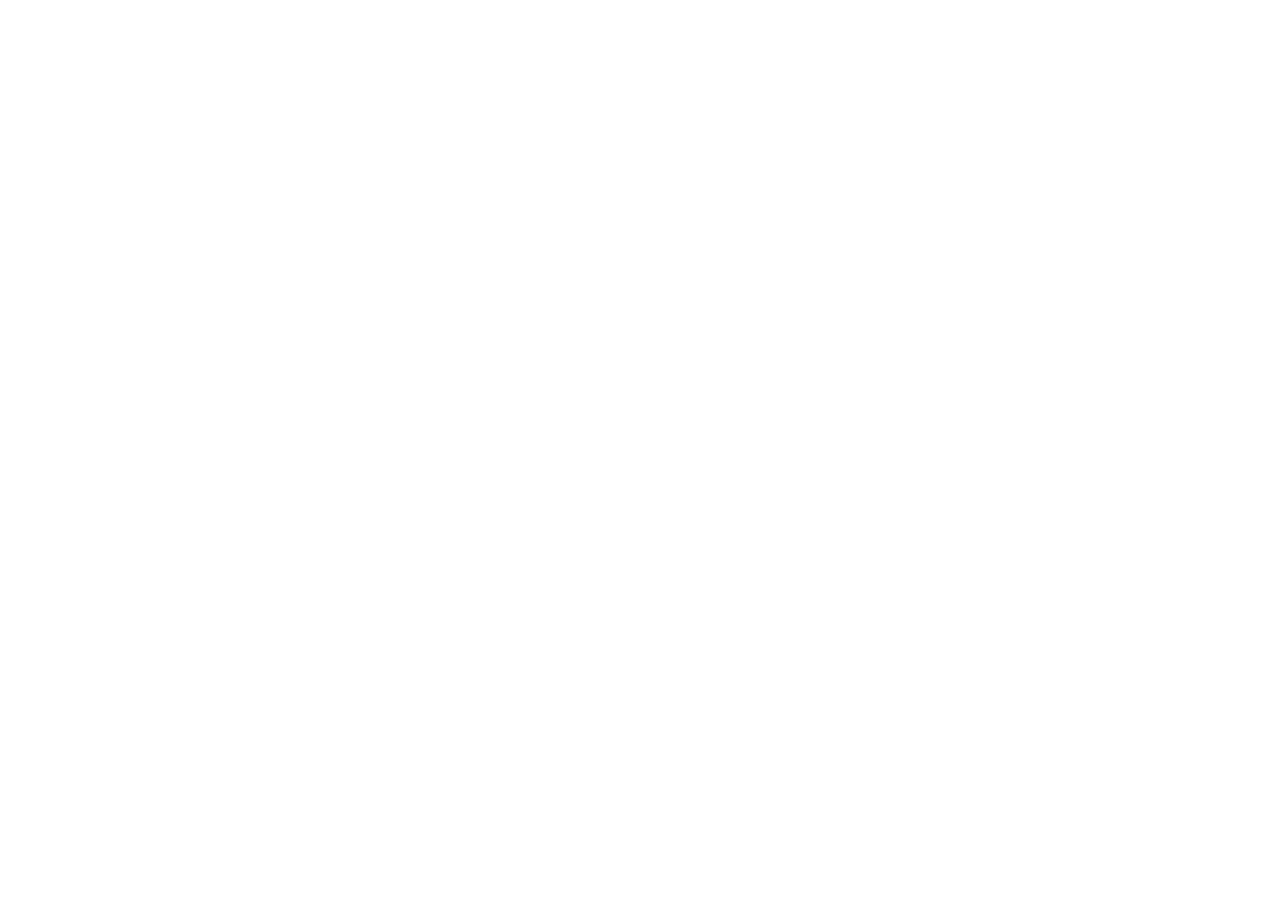
==== ui-proto/ClipDetail.dc.html @ 3401ff33 "Add Cliplo design-canvas artboards for ui-proto screens Recreate the six core app screens (Home feed" ====
<!doctype html>
<html>
<head>
  <meta charset="utf-8">
  <script src="./support.js"></script>
</head>
<body>
<x-dc>
<helmet>
  <link href="https://fonts.googleapis.com/css2?family=Instrument+Sans:wght@400;500;600;700&family=Sora:wght@600;700&display=swap" rel="stylesheet">
  <style>
*{box-sizing:border-box;margin:0;padding:0}
.cx{font-family:"Instrument Sans",-apple-system,"Segoe UI",Roboto,sans-serif;-webkit-font-smoothing:antialiased;width:390px;min-height:100%;background:var(--page);color:var(--txt);position:relative;overflow:hidden}
.cx-dark{--page:#151918;--surface:#202624;--surface-2:#282F2D;--line:rgba(255,255,255,.10);--line-strong:rgba(255,255,255,.17);--txt:#F1F4EF;--txt-strong:#FFFFFF;--txt-sub:#BDC8C2;--txt-dim:#8C9993;--txt-faint:#69766F;--accent:#77C8AD;--accent-strong:#58AF92;--accent-soft:rgba(119,200,173,.13);--accent-glow:rgba(88,175,146,.30);--on-accent:#10251E}
.cx-light{--page:#F3F2ED;--surface:#FFFEFA;--surface-2:#EEEEE8;--line:rgba(22,27,29,.09);--line-strong:rgba(22,27,29,.16);--txt:#202629;--txt-strong:#111719;--txt-sub:#596366;--txt-dim:#858E90;--txt-faint:#AAB1B0;--accent:#287D6B;--accent-strong:#176454;--accent-soft:rgba(40,125,107,.11);--accent-glow:rgba(40,125,107,.20);--on-accent:#FFFFFF}
svg{display:block}
.bg{position:absolute;inset:0;padding:22px 18px;filter:blur(1px);opacity:.5}
.bg .label{font-size:11px;font-weight:700;color:var(--txt-faint);text-transform:uppercase;letter-spacing:.16em;margin:0 4px 13px}
.bg .row{display:flex;align-items:center;gap:12px;padding:13px 14px;background:var(--surface);border:1px solid var(--line);border-radius:16px;margin-bottom:9px}
.bg .tile{width:40px;height:40px;border-radius:12px;background:var(--surface-2);flex:0 0 auto}
.bg .ln{height:11px;border-radius:6px;background:var(--surface-2)}
.scrim{position:absolute;inset:0;z-index:2;background:rgba(4,5,8,.55)}
.sheet{position:absolute;left:12px;right:12px;bottom:14px;z-index:3;border-radius:24px;background:var(--surface);border:1px solid var(--line-strong);box-shadow:0 -24px 60px -12px rgba(0,0,0,.55);overflow:hidden}
.grab{width:38px;height:4px;border-radius:999px;background:var(--line-strong);margin:12px auto 0}
.sheet-in{padding:8px 18px 20px}
.sheet-top{display:flex;align-items:center;justify-content:space-between;margin-top:6px}
.kicker{font-size:10.5px;font-weight:700;color:var(--txt-faint);text-transform:uppercase;letter-spacing:.16em}
.sheet-close{width:36px;height:36px;border-radius:12px;border:1px solid var(--line-strong);background:var(--surface-2);color:var(--txt-sub);display:grid;place-items:center}
.preview{position:relative;min-height:120px;margin-top:12px;border-radius:17px;overflow:hidden;border:1px solid var(--line-strong)}
.preview::before{content:"";position:absolute;inset:0;background:linear-gradient(135deg,#3a1220,#c0303a 52%,#f0a08c)}
.preview-brand{position:absolute;left:16px;top:15px;z-index:1;display:flex;align-items:center;gap:7px;color:rgba(255,255,255,.92);font-size:10px;font-weight:700;letter-spacing:.16em;text-transform:uppercase}
.preview-play{position:absolute;left:50%;top:50%;transform:translate(-50%,-50%);z-index:1;width:48px;height:48px;border-radius:50%;display:grid;place-items:center;border:1px solid rgba(255,255,255,.32);color:#fff;background:rgba(15,35,31,.28)}
.preview-kind{position:absolute;right:15px;bottom:13px;z-index:1;color:rgba(255,255,255,.85);font-size:10px;font-weight:600}
.sheet-catch{font-size:11px;font-weight:700;color:var(--accent);text-transform:uppercase;letter-spacing:.14em;margin:16px 0 5px}
.sheet-title{font-size:18px;font-weight:760;letter-spacing:-.024em;color:var(--txt-strong);line-height:1.28}
.sheet-srcrow{display:flex;align-items:center;justify-content:space-between;gap:12px;margin-top:12px;font-size:11px;color:var(--txt-dim)}
.sheet-src{display:flex;align-items:center;gap:7px;color:var(--accent);font-weight:700}
.clean-url{display:flex;align-items:center;gap:7px;margin-top:10px;padding:9px 11px;border:1px solid var(--line);border-radius:11px;color:var(--txt-sub);background:var(--surface-2);font-size:11px}
.clean-url .i{color:var(--accent);flex:0 0 auto}
.acts{display:flex;gap:8px;margin-top:16px}
.act{flex:1;display:inline-flex;align-items:center;justify-content:center;gap:8px;font-size:14.5px;font-weight:700;letter-spacing:-.014em;padding:13px;border-radius:15px;border:none}
.act.primary{background:linear-gradient(180deg,var(--accent),var(--accent-strong));color:var(--on-accent);box-shadow:0 1px 0 rgba(255,255,255,.28) inset,0 10px 22px -8px var(--accent-glow)}
.act.ghost{border:1px solid var(--line-strong);color:var(--txt-sub);background:var(--surface-2)}
.act.peer{flex:0 0 auto;width:52px;padding:0;border:1px solid var(--line-strong);color:var(--txt-sub);background:var(--surface-2)}
a{color:var(--accent)}a:hover{color:var(--accent-strong)}
  </style>
</helmet>

<div class="cx {{themeClass}}">

  <div class="bg">
    <div class="label">All clips</div>
    <div class="row"><div class="tile"></div><div style="flex:1"><div class="ln" style="width:80%"></div><div class="ln" style="width:40%;margin-top:8px"></div></div></div>
    <div class="row"><div class="tile"></div><div style="flex:1"><div class="ln" style="width:65%"></div><div class="ln" style="width:35%;margin-top:8px"></div></div></div>
    <div class="row"><div class="tile"></div><div style="flex:1"><div class="ln" style="width:72%"></div><div class="ln" style="width:30%;margin-top:8px"></div></div></div>
  </div>

  <div class="scrim"></div>

  <div class="sheet">
    <div class="grab"></div>
    <div class="sheet-in">
      <div class="sheet-top">
        <span class="kicker">Link preview</span>
        <span class="sheet-close"><svg width="18" height="18" viewBox="0 0 24 24" fill="none" stroke="currentColor" stroke-width="2" stroke-linecap="round" stroke-linejoin="round"><path d="M18 6 6 18"/><path d="m6 6 12 12"/></svg></span>
      </div>

      <div class="preview">
        <div class="preview-brand"><svg width="16" height="16" viewBox="0 0 24 24" fill="currentColor"><path d="M21.6 7.2s-.2-1.4-.8-2c-.75-.8-1.6-.8-2-.85C16 4.2 12 4.2 12 4.2s-4 0-6.8.2c-.4.05-1.25.05-2 .85-.6.6-.8 2-.8 2S2.2 8.8 2.2 10.5v1.6c0 1.65.2 3.3.2 3.3s.2 1.4.8 2c.75.8 1.75.77 2.2.86 1.6.15 6.6.2 6.6.2s4 0 6.8-.21c.4-.05 1.25-.05 2-.85.6-.6.8-2 .8-2s.2-1.65.2-3.3v-1.6c0-1.65-.2-3.3-.2-3.3ZM9.9 13.9V8.6l5.15 2.66Z"/></svg>YouTube</div>
        <div class="preview-play"><svg width="20" height="20" viewBox="0 0 24 24" fill="currentColor" style="margin-left:2px"><path d="M8 5v14l11-7z"/></svg></div>
        <span class="preview-kind">Video · 14:22</span>
      </div>

      <div class="sheet-catch">YouTube</div>
      <div class="sheet-title">Why local-first software is eating the internet</div>

      <div class="sheet-srcrow">
        <span class="sheet-src"><svg width="15" height="15" viewBox="0 0 24 24" fill="none" stroke="currentColor" stroke-width="2" stroke-linecap="round" stroke-linejoin="round"><circle cx="12" cy="12" r="10"/><path d="M2 12h20"/><path d="M12 2a15.3 15.3 0 0 1 4 10 15.3 15.3 0 0 1-4 10 15.3 15.3 0 0 1-4-10 15.3 15.3 0 0 1 4-10z"/></svg>youtube.com</span>
        <span>Copied 2 min ago</span>
      </div>

      <div class="clean-url"><span class="i"><svg width="14" height="14" viewBox="0 0 24 24" fill="none" stroke="currentColor" stroke-width="2" stroke-linecap="round" stroke-linejoin="round"><path d="M9 17H7A5 5 0 0 1 7 7h2"/><path d="M15 7h2a5 5 0 1 1 0 10h-2"/><line x1="8" x2="16" y1="12" y2="12"/></svg></span><span>youtube.com/watch?v=localfirst01</span></div>

      <div class="acts">
        <button class="act primary"><svg width="18" height="18" viewBox="0 0 24 24" fill="none" stroke="currentColor" stroke-width="2" stroke-linecap="round" stroke-linejoin="round"><rect width="14" height="14" x="8" y="8" rx="2"/><path d="M4 16c-1.1 0-2-.9-2-2V4c0-1.1.9-2 2-2h10c1.1 0 2 .9 2 2"/></svg>Copy</button>
        <button class="act ghost"><svg width="18" height="18" viewBox="0 0 24 24" fill="none" stroke="currentColor" stroke-width="2" stroke-linecap="round" stroke-linejoin="round"><path d="M15 3h6v6"/><path d="M10 14 21 3"/><path d="M18 13v6a2 2 0 0 1-2 2H5a2 2 0 0 1-2-2V8a2 2 0 0 1 2-2h6"/></svg>Open</button>
        <button class="act peer"><svg width="18" height="18" viewBox="0 0 24 24" fill="none" stroke="currentColor" stroke-width="2" stroke-linecap="round" stroke-linejoin="round"><path d="M12 17v5"/><path d="M9 10.76a2 2 0 0 1-1.11 1.79l-1.78.9A2 2 0 0 0 5 15.24V16a1 1 0 0 0 1 1h12a1 1 0 0 0 1-1v-.76a2 2 0 0 0-1.11-1.79l-1.78-.9A2 2 0 0 1 15 10.76V7a1 1 0 0 1 1-1 2 2 0 0 0 0-4H8a2 2 0 0 0 0 4 1 1 0 0 1 1 1z"/></svg></button>
        <button class="act peer"><svg width="18" height="18" viewBox="0 0 24 24" fill="none" stroke="currentColor" stroke-width="2" stroke-linecap="round" stroke-linejoin="round"><path d="M19 14c1.49-1.46 3-3.21 3-5.5A5.5 5.5 0 0 0 16.5 3c-1.76 0-3 .5-4.5 2-1.5-1.5-2.74-2-4.5-2A5.5 5.5 0 0 0 2 8.5c0 2.3 1.5 4.05 3 5.5l7 7Z"/></svg></button>
      </div>
    </div>
  </div>

</div>

<script data-dc-script data-props='{"theme":{"editor":"enum","options":["Dark","Light"],"default":"Dark"}}'>
class Component extends DCLogic {
  renderVals() {
    return { themeClass: this.props.theme === 'Light' ? 'cx-light' : 'cx-dark' };
  }
}
</script>
</body>
</html>
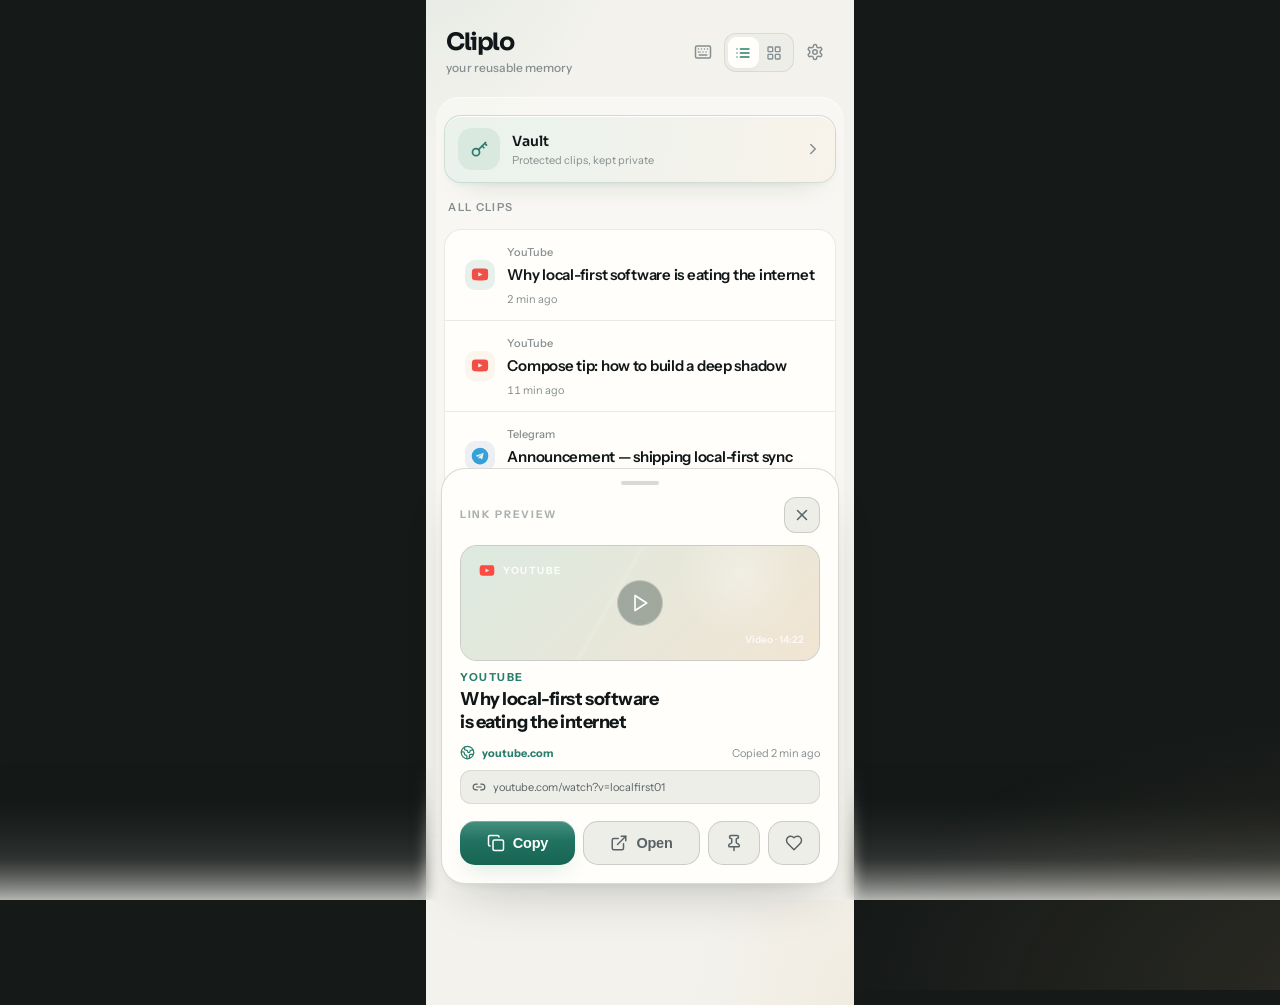
==== commit 27f7647a: "Rebuild Cliplo artboards faithful to ui-proto index.html Replace the earlier simplified recreation w" ====
--- a/ui-proto/ClipDetail.dc.html
+++ b/ui-proto/ClipDetail.dc.html
@@ -7,97 +7,1450 @@
 <body>
 <x-dc>
 <helmet>
-  <link href="https://fonts.googleapis.com/css2?family=Instrument+Sans:wght@400;500;600;700&family=Sora:wght@600;700&display=swap" rel="stylesheet">
+  <link href="https://fonts.googleapis.com/css2?family=Instrument+Sans:wght@400;500;600;700&family=Sora:wght@500;600;700&display=swap" rel="stylesheet">
   <style>
-*{box-sizing:border-box;margin:0;padding:0}
-.cx{font-family:"Instrument Sans",-apple-system,"Segoe UI",Roboto,sans-serif;-webkit-font-smoothing:antialiased;width:390px;min-height:100%;background:var(--page);color:var(--txt);position:relative;overflow:hidden}
-.cx-dark{--page:#151918;--surface:#202624;--surface-2:#282F2D;--line:rgba(255,255,255,.10);--line-strong:rgba(255,255,255,.17);--txt:#F1F4EF;--txt-strong:#FFFFFF;--txt-sub:#BDC8C2;--txt-dim:#8C9993;--txt-faint:#69766F;--accent:#77C8AD;--accent-strong:#58AF92;--accent-soft:rgba(119,200,173,.13);--accent-glow:rgba(88,175,146,.30);--on-accent:#10251E}
-.cx-light{--page:#F3F2ED;--surface:#FFFEFA;--surface-2:#EEEEE8;--line:rgba(22,27,29,.09);--line-strong:rgba(22,27,29,.16);--txt:#202629;--txt-strong:#111719;--txt-sub:#596366;--txt-dim:#858E90;--txt-faint:#AAB1B0;--accent:#287D6B;--accent-strong:#176454;--accent-soft:rgba(40,125,107,.11);--accent-glow:rgba(40,125,107,.20);--on-accent:#FFFFFF}
-svg{display:block}
-.bg{position:absolute;inset:0;padding:22px 18px;filter:blur(1px);opacity:.5}
-.bg .label{font-size:11px;font-weight:700;color:var(--txt-faint);text-transform:uppercase;letter-spacing:.16em;margin:0 4px 13px}
-.bg .row{display:flex;align-items:center;gap:12px;padding:13px 14px;background:var(--surface);border:1px solid var(--line);border-radius:16px;margin-bottom:9px}
-.bg .tile{width:40px;height:40px;border-radius:12px;background:var(--surface-2);flex:0 0 auto}
-.bg .ln{height:11px;border-radius:6px;background:var(--surface-2)}
-.scrim{position:absolute;inset:0;z-index:2;background:rgba(4,5,8,.55)}
-.sheet{position:absolute;left:12px;right:12px;bottom:14px;z-index:3;border-radius:24px;background:var(--surface);border:1px solid var(--line-strong);box-shadow:0 -24px 60px -12px rgba(0,0,0,.55);overflow:hidden}
-.grab{width:38px;height:4px;border-radius:999px;background:var(--line-strong);margin:12px auto 0}
-.sheet-in{padding:8px 18px 20px}
-.sheet-top{display:flex;align-items:center;justify-content:space-between;margin-top:6px}
-.kicker{font-size:10.5px;font-weight:700;color:var(--txt-faint);text-transform:uppercase;letter-spacing:.16em}
-.sheet-close{width:36px;height:36px;border-radius:12px;border:1px solid var(--line-strong);background:var(--surface-2);color:var(--txt-sub);display:grid;place-items:center}
-.preview{position:relative;min-height:120px;margin-top:12px;border-radius:17px;overflow:hidden;border:1px solid var(--line-strong)}
-.preview::before{content:"";position:absolute;inset:0;background:linear-gradient(135deg,#3a1220,#c0303a 52%,#f0a08c)}
-.preview-brand{position:absolute;left:16px;top:15px;z-index:1;display:flex;align-items:center;gap:7px;color:rgba(255,255,255,.92);font-size:10px;font-weight:700;letter-spacing:.16em;text-transform:uppercase}
-.preview-play{position:absolute;left:50%;top:50%;transform:translate(-50%,-50%);z-index:1;width:48px;height:48px;border-radius:50%;display:grid;place-items:center;border:1px solid rgba(255,255,255,.32);color:#fff;background:rgba(15,35,31,.28)}
-.preview-kind{position:absolute;right:15px;bottom:13px;z-index:1;color:rgba(255,255,255,.85);font-size:10px;font-weight:600}
-.sheet-catch{font-size:11px;font-weight:700;color:var(--accent);text-transform:uppercase;letter-spacing:.14em;margin:16px 0 5px}
-.sheet-title{font-size:18px;font-weight:760;letter-spacing:-.024em;color:var(--txt-strong);line-height:1.28}
-.sheet-srcrow{display:flex;align-items:center;justify-content:space-between;gap:12px;margin-top:12px;font-size:11px;color:var(--txt-dim)}
-.sheet-src{display:flex;align-items:center;gap:7px;color:var(--accent);font-weight:700}
-.clean-url{display:flex;align-items:center;gap:7px;margin-top:10px;padding:9px 11px;border:1px solid var(--line);border-radius:11px;color:var(--txt-sub);background:var(--surface-2);font-size:11px}
-.clean-url .i{color:var(--accent);flex:0 0 auto}
-.acts{display:flex;gap:8px;margin-top:16px}
-.act{flex:1;display:inline-flex;align-items:center;justify-content:center;gap:8px;font-size:14.5px;font-weight:700;letter-spacing:-.014em;padding:13px;border-radius:15px;border:none}
-.act.primary{background:linear-gradient(180deg,var(--accent),var(--accent-strong));color:var(--on-accent);box-shadow:0 1px 0 rgba(255,255,255,.28) inset,0 10px 22px -8px var(--accent-glow)}
-.act.ghost{border:1px solid var(--line-strong);color:var(--txt-sub);background:var(--surface-2)}
-.act.peer{flex:0 0 auto;width:52px;padding:0;border:1px solid var(--line-strong);color:var(--txt-sub);background:var(--surface-2)}
-a{color:var(--accent)}a:hover{color:var(--accent-strong)}
-  </style>
+  /* =========================================================
+     DESIGN TOKENS - Cliplo mineral / ink / paper
+     UI glyphs: lucide (2px stroke). Logos: mdi brand marks.
+      Accent: mineral green, reserved for action and identity.
+  ========================================================= */
+  :root {
+    /* surfaces */
+    --page: #151918;
+    --surface: #202624;
+    --surface-2: #282F2D;
+    --surface-3: #313A37;
+    --line: rgba(255,255,255,.10);
+    --line-strong: rgba(255,255,255,.17);
+    --hi: rgba(255,255,255,.05);
+    --elev: 0 1px 0 var(--hi) inset, 0 18px 42px -22px rgba(0,0,0,.5);
+    --elev-raise: 0 1px 0 rgba(255,255,255,.06) inset, 0 28px 60px -24px rgba(0,0,0,.7);
+    /* text */
+    --txt: #F1F4EF;
+    --txt-strong: #FFFFFF;
+    --txt-sub: #BDC8C2;
+    --txt-dim: #8C9993;
+    --txt-faint: #69766F;
+    --accent: #77C8AD;
+    --accent-strong: #58AF92;
+    --accent-deep: #3F9276;
+    --accent-soft: rgba(119,200,173,.13);
+    --accent-glow: rgba(88,175,146,.30);
+    --on-accent: #10251E;
+    --kb-page: #151918;
+    --kb-surface: #202624;
+    --kb-raised: #282F2D;
+    --kb-key: #313A37;
+    --kb-outline: rgba(255,255,255,.14);
+    /* semantic */
+    --rose: #EF8B8A;
+    --rose-soft: rgba(239,139,138,.12);
+    --rose-glow: rgba(239,139,138,.28);
+    /* metrics */
+    --r-lg: 22px;
+    --r-md: 16px;
+    --r-sm: 13px;
+    --r-pill: 999px;
+    --tnum: "tnum" 1, "cv11" 1, "ss01" 1;
+    /* motion Ã¢â‚¬â€ one ease reused everywhere */
+    --ease: cubic-bezier(.22,.61,.36,1);
+    --ease-out: cubic-bezier(.16,1,.3,1);
+  }
+  [data-theme="light"] {
+    --page: #F3F2ED;
+    --surface: #FFFEFA;
+    --surface-2: #EEEEE8;
+    --surface-3: #E3E3DB;
+    --line: rgba(22,27,29,.09);
+    --line-strong: rgba(22,27,29,.16);
+    --hi: rgba(255,255,255,.95);
+    --elev: 0 1px 0 var(--hi) inset, 0 14px 32px -22px rgba(20,29,29,.25), 0 3px 8px -5px rgba(20,29,29,.1);
+    --elev-raise: 0 1px 0 var(--hi) inset, 0 24px 52px -25px rgba(20,29,29,.28), 0 6px 14px -6px rgba(20,29,29,.1);
+    --txt: #202629;
+    --txt-strong: #111719;
+    --txt-sub: #596366;
+    --txt-dim: #858E90;
+    --txt-faint: #AAB1B0;
+    --accent: #287D6B;
+    --accent-strong: #176454;
+    --accent-deep: #104C41;
+    --accent-soft: rgba(40,125,107,.11);
+    --accent-glow: rgba(40,125,107,.20);
+    --on-accent: #FFFFFF;
+    --kb-page: #F3F2ED;
+    --kb-surface: #FFFEFA;
+    --kb-raised: #EEEEE8;
+    --kb-key: #E3E3DB;
+    --kb-outline: rgba(22,27,29,.14);
+    --rose: #CE5F5E;
+    --rose-soft: rgba(206,95,94,.10);
+    --rose-glow: rgba(206,95,94,.20);
+  }
+
+  * { box-sizing:border-box; margin:0; padding:0; }
+  html { color-scheme: dark; }
+  [data-theme="light"] { color-scheme: light; }
+
+  body {
+    font-family:"Instrument Sans", -apple-system, "Segoe UI", Roboto, sans-serif;
+    font-feature-settings:"cv11","ss01","cv06";
+    background: var(--page);
+    color: var(--txt);
+    -webkit-font-smoothing: antialiased;
+    text-rendering: optimizeLegibility;
+    display:flex; justify-content:center;
+    min-height:100vh;
+    position:relative; overflow-x:hidden;
+    caret-color: var(--accent);
+    transition: background .35s var(--ease), color .35s var(--ease);
+  }
+  /* ambient bloom Ã¢â‚¬â€ the room the app is lit in */
+  body::before {
+    content:""; position:fixed; inset:-20% -10% -10% -10%; z-index:-1; pointer-events:none;
+    background:
+      radial-gradient(50% 32% at 18% -8%,  rgba(139,92,246,.12), transparent 70%),
+      radial-gradient(40% 28% at 92% 108%, rgba(56, 82, 255,.06), transparent 68%);
+    filter: none;
+  }
+  [data-theme="dark"] body::before {
+    background:
+      radial-gradient(60% 45% at 12% -5%, rgba(119,200,173,.12), transparent 62%),
+      radial-gradient(55% 40% at 92% 100%, rgba(40,125,107,.10), transparent 60%);
+    filter: none;
+  }
+  [data-theme="light"] body::before {
+    background:
+      radial-gradient(60% 45% at 12% -5%, rgba(40,125,107,.10), transparent 62%),
+      radial-gradient(55% 40% at 92% 100%, rgba(119,200,173,.08), transparent 60%);
+    filter:none;
+  }
+
+  /* browser surfaces Ã¢â‚¬â€ themed, not defaults */
+  ::selection { background: var(--accent-glow); color: var(--txt-strong); }
+  ::-webkit-scrollbar { width: 10px; height: 10px; }
+  ::-webkit-scrollbar-track { background: transparent; }
+  ::-webkit-scrollbar-thumb {
+    background: var(--surface-2);
+    border: 2px solid transparent; background-clip: content-box;
+    border-radius: 999px;
+  }
+  ::-webkit-scrollbar-thumb:hover { background: var(--surface-3); background-clip: content-box; }
+  * { scrollbar-color: var(--surface-2) transparent; scrollbar-width: thin; }
+  :focus { outline: none; }
+  :focus-visible {
+    outline: 2px solid var(--accent);
+    outline-offset: 2px;
+    border-radius: inherit;
+  }
+
+  .app { width:100%; max-width:430px; padding:max(22px, env(safe-area-inset-top)) 18px calc(80px + env(safe-area-inset-bottom) + var(--keyboard-inset, 0px)); position:relative; z-index:1; }
+  button, input, .chip, .clip, .mode-ic, .ph { -webkit-tap-highlight-color:transparent; touch-action:manipulation; }
+  @media (pointer:coarse) {
+    .copy, .icon-btn { width:44px; height:44px; }
+    .detail-close { width:44px; height:44px; }
+    .dact.peer { width:48px; min-width:48px; min-height:48px; }
+  }
+  @media (prefers-reduced-motion: reduce) {
+    *, *::before, *::after { animation-duration:.001ms !important; transition-duration:.001ms !important; }
+  }
+
+  /* ---- topbar ---- */
+  .topbar { display:flex; align-items:center; justify-content:space-between; margin-bottom:26px; }
+  .brand { display:flex; align-items:center; gap:13px; }
+  .brand-ic {
+    width:36px; height:36px; border-radius:11px;
+    background: var(--surface-2);
+    display:grid; place-items:center; color:var(--txt-strong);
+    position:relative;
+  }
+  .brand-ic::after { display:none; }
+  .brand-txt h1 { font-size:20px; font-weight:700; letter-spacing:-.032em; line-height:1.1; color:var(--txt-strong); }
+  .brand-title { position:relative; display:grid; width:max-content; min-width:4.25em; overflow:visible; transition:width .25s var(--ease-out); }
+  .brand-title span { grid-area:1 / 1; display:block; white-space:nowrap; transition:opacity .25s var(--ease-out), transform .25s var(--ease-out); }
+  .brand-title .brand-title-greeting { opacity:0; transform:translateY(3px); }
+  .brand-title.is-greeting .brand-title-default { opacity:0; transform:translateY(-3px); }
+  .brand-title.is-greeting .brand-title-greeting { opacity:1; transform:none; }
+  .brand-txt small { display:block; font-size:12px; color:var(--txt-dim); font-weight:500; letter-spacing:-.005em; margin-top:2px; }
+  .top-actions { display:flex; gap:10px; }
+  .icon-btn {
+    width:40px; height:40px; border-radius:12px; border:none;
+    background: transparent;
+    color:var(--txt-dim); cursor:pointer; display:grid; place-items:center;
+    box-shadow:none;
+    transition:transform .18s var(--ease), background .18s var(--ease), color .18s var(--ease);
+  }
+  .icon-btn:hover { transform:none; background:var(--surface-2); color:var(--txt-strong); }
+  .icon-btn:active { transform:translateY(0) scale(.97); }
+  .icon-btn .iconify { font-size:18px; }
+
+  /* ---- Cliplo Keyboard prototype: calm retrieval surface ---- */
+  .keyboard-screen { display:none; position:fixed; inset:0; z-index:160; background:var(--page); overflow:hidden; }
+  .keyboard-screen.is-open { display:block; animation:keyboardReveal .32s var(--ease-out) both; }
+  .keyboard-stage { width:min(100%,430px); height:100%; margin:0 auto; display:flex; flex-direction:column; }
+  .keyboard-host { flex:1; min-height:92px; padding:18px 18px 12px; display:flex; flex-direction:column; justify-content:flex-end; background:var(--page); }
+  .keyboard-host-context { display:flex; align-items:center; gap:8px; color:var(--txt-dim); font:600 11px "Instrument Sans",sans-serif; }
+  .keyboard-host-context .iconify { color:var(--accent); font-size:14px; }
+  .keyboard-composer { margin-top:12px; height:40px; border:1px solid var(--line); border-radius:13px; background:var(--surface); color:var(--txt-faint); display:flex; align-items:center; padding:0 12px; font:500 12px "Instrument Sans",sans-serif; }
+  .keyboard-panel { position:relative; padding:14px 16px calc(14px + env(safe-area-inset-bottom)); border-top:1px solid var(--kb-outline); border-radius:24px 24px 0 0; background:var(--kb-surface); box-shadow:0 -18px 34px -26px rgba(0,0,0,.48); transition:padding .3s var(--ease-out),background .22s var(--ease); }
+  .keyboard-panel::before { content:""; position:absolute; top:0; left:50%; width:28px; height:3px; border-radius:99px; background:var(--txt-faint); transform:translate(-50%,-7px); opacity:.45; }
+  .keyboard-toolbar { display:flex; align-items:center; gap:9px; }
+  .keyboard-mode-toggle { width:42px; height:42px; flex:0 0 auto; border:1px solid var(--kb-outline); border-radius:13px; background:var(--kb-raised); color:var(--accent); display:grid; place-items:center; cursor:pointer; box-shadow:0 1px 0 var(--hi) inset; transition:background .22s var(--ease),border-color .22s var(--ease),color .22s var(--ease),transform .22s var(--ease); }
+  .keyboard-mode-toggle:hover, .keyboard-mode-toggle.is-active { color:var(--accent-strong); border-color:color-mix(in srgb,var(--accent) 60%,var(--kb-outline)); background:var(--accent-soft); }
+  .keyboard-mode-toggle.is-active { transform:rotate(180deg); }
+  .keyboard-search { flex:1; min-width:0; height:42px; border:1px solid var(--kb-outline); border-radius:13px; padding:0 13px; background:transparent; color:var(--txt-strong); font:500 13px/1 "Instrument Sans",sans-serif; letter-spacing:-.015em; outline:none; box-shadow:0 1px 0 var(--hi) inset; transition:flex-basis .3s var(--ease-out),width .3s var(--ease-out),padding .3s var(--ease-out),opacity .2s var(--ease),border-color .2s var(--ease),background .2s var(--ease); }
+  .keyboard-search:focus { border-color:var(--accent); background:var(--kb-raised); box-shadow:0 0 0 3px var(--accent-soft); }
+  .keyboard-search::placeholder { color:var(--txt-dim); }
+  .keyboard-close { width:32px; height:42px; border:0; border-radius:12px; background:transparent; color:var(--txt-dim); display:grid; place-items:center; cursor:pointer; }
+  .keyboard-close:hover { color:var(--txt-strong); background:var(--kb-raised); }
+  .keyboard-collection-nav { max-height:0; margin:0 -2px; padding:0 4px; opacity:0; visibility:hidden; display:flex; flex-direction:column; align-items:center; justify-content:center; position:relative; overflow:hidden; pointer-events:none; touch-action:none; cursor:ns-resize; transition:max-height .34s var(--ease-out),margin .34s var(--ease-out),padding .34s var(--ease-out),opacity .22s var(--ease),visibility 0s linear .34s; }
+  .keyboard-panel.is-collection-mode .keyboard-collection-nav { max-height:178px; margin:18px -2px 2px; padding:5px 4px; opacity:1; visibility:visible; pointer-events:auto; transform:translateY(18px); transition-delay:0s; }
+  .keyboard-panel.is-collection-mode .keyboard-search { flex:0 0 0; width:0; min-width:0; padding-left:0; padding-right:0; border-color:transparent; opacity:0; pointer-events:none; }
+  .keyboard-clips { display:block; height:60px; max-height:60px; opacity:1; overflow:hidden !important; scrollbar-width:none; transition:max-height .34s var(--ease-out),opacity .2s var(--ease),margin .34s var(--ease-out); }
+  .keyboard-clips::-webkit-scrollbar { display:none; }
+  .keyboard-clip-track { display:flex; flex-direction:column; gap:0; will-change:transform; transition:transform .3s cubic-bezier(.22,.75,.2,1); }
+  .keyboard-panel.is-collection-mode .keyboard-clips { max-height:0; opacity:0; margin:0; overflow:hidden; pointer-events:none; }
+  .keyboard-label { max-height:24px; margin:12px 2px 6px; color:var(--txt-faint); font:700 10px "Instrument Sans",sans-serif; letter-spacing:.13em; text-transform:uppercase; opacity:1; overflow:hidden; transition:max-height .34s var(--ease-out),opacity .2s var(--ease),margin .34s var(--ease-out); }
+  .keyboard-panel.is-collection-mode .keyboard-label { max-height:0; opacity:0; margin:0; }
+  .keyboard-collection-name { width:100%; min-height:34px; border:0; border-radius:999px; background:transparent; color:var(--txt-dim); font:600 14px "Sora",sans-serif; letter-spacing:-.035em; cursor:pointer; transition:opacity .22s var(--ease),color .22s var(--ease),transform .22s var(--ease),font-size .22s var(--ease),background .22s var(--ease),box-shadow .22s var(--ease); }
+  .keyboard-collection-name[data-position="prev"], .keyboard-collection-name[data-position="next"] { opacity:.42; transform:scale(.92); }
+  .keyboard-collection-name[data-position="current"] { min-height:44px; color:var(--txt-strong); font-size:18px; font-weight:700; letter-spacing:-.045em; background:var(--accent-soft); box-shadow:0 0 0 1px color-mix(in srgb,var(--accent) 40%,transparent) inset; }
+  .keyboard-collection-name:hover { color:var(--accent); }
+  .keyboard-collection-name:focus-visible { outline:2px solid var(--accent); outline-offset:1px; }
+  .keyboard-collection-nav.is-shifting .keyboard-collection-name[data-position="current"] { animation:collectionTick .24s var(--ease-out) both; }
+  @keyframes collectionTick { from { opacity:.25; transform:translateY(5px) scale(.92); } to { opacity:1; transform:none; } }
+  .keyboard-clip { width:100%; height:58px; min-height:58px; flex:0 0 58px; display:grid; grid-template-columns:28px minmax(0,1fr) auto; align-items:center; gap:10px; padding:7px 4px; border:1px solid transparent; border-radius:12px; background:transparent; text-align:left; cursor:pointer; color:inherit; }
+  .keyboard-clip { border-color:transparent; transition:background .24s var(--ease),box-shadow .24s var(--ease),transform .24s var(--ease); }
+  .keyboard-clip:hover { background:color-mix(in srgb,var(--kb-raised) 42%,transparent); border-color:transparent; }
+  .keyboard-clip:focus-visible { outline:none; background:var(--accent-soft); border-color:transparent; box-shadow:0 0 0 1px color-mix(in srgb,var(--accent) 28%,transparent) inset; }
+  .keyboard-clip.is-active { background:color-mix(in srgb,var(--kb-raised) 58%,transparent); box-shadow:0 1px 0 var(--hi) inset,0 6px 18px -16px rgba(0,0,0,.45); }
+  .keyboard-clip-mark { width:27px; height:27px; display:grid; place-items:center; border-radius:9px; background:var(--accent-soft); color:var(--accent); }
+  .keyboard-clip:nth-child(2) .keyboard-clip-mark { background:rgba(229,182,129,.14); color:#DCA873; }
+  .keyboard-clip:nth-child(3) .keyboard-clip-mark { background:rgba(113,133,184,.14); color:#8D9CC8; }
+  .keyboard-clip-mark .iconify { font-size:14px; }
+  .keyboard-clip-copy { min-width:0; }
+  .keyboard-clip-copy strong, .keyboard-clip-copy small { display:block; overflow:hidden; text-overflow:ellipsis; white-space:nowrap; }
+  .keyboard-clip-copy strong { color:var(--txt-strong); font-size:12px; line-height:1.35; font-weight:600; }
+  .keyboard-clip-copy small { margin-top:3px; color:var(--txt-dim); font-size:10px; }
+  .keyboard-paste { width:30px; height:30px; border:0; border-radius:10px; background:transparent; color:var(--txt-dim); display:grid; place-items:center; cursor:pointer; transition:background .18s var(--ease),color .18s var(--ease); }
+  .keyboard-clip:hover .keyboard-paste, .keyboard-paste:focus-visible { background:var(--accent); color:var(--on-accent); }
+  .keyboard-empty { display:none; padding:22px 8px 15px; text-align:center; color:var(--txt-dim); font:500 12px/1.4 "Instrument Sans",sans-serif; }
+  .keyboard-empty.is-visible { display:block; }
+  .keyboard-empty button { margin-top:8px; border:0; background:transparent; color:var(--accent); font:700 11px "Instrument Sans",sans-serif; cursor:pointer; }
+  @keyframes keyboardReveal { from { opacity:0; transform:translateY(14px); } to { opacity:1; transform:none; } }
+
+  /* ---- mode / capture bar ---- */
+  .capture {
+    background: var(--surface-2);
+    border: none;
+    border-radius: 14px; margin-bottom:18px;
+    box-shadow: none;
+    overflow:hidden; position:relative;
+    transition:box-shadow .28s var(--ease), background .22s var(--ease);
+  }
+  [data-theme="light"] .capture {
+    background: #FFFFFF;
+    border: 1px solid var(--line-strong);
+  }
+  .capture.open, .capture.flash {
+    box-shadow:
+      0 0 0 1px var(--accent-strong),
+      0 0 0 5px var(--accent-soft),
+      var(--elev-raise);
+  }
+  .capture-row { display:flex; align-items:center; gap:8px; padding:0 10px; min-height:44px; }
+  .mode-ic {
+    width:32px; height:32px; border-radius:10px; flex:0 0 auto;
+    background: transparent;
+    border: none;
+    display:grid; place-items:center; color:var(--txt-sub);
+    cursor:pointer;
+    transition:transform .16s var(--ease), background .2s var(--ease), color .2s var(--ease);
+  }
+  .mode-ic morph-icon { display:block; line-height:0; }
+  .mode-ic:hover { color: var(--txt-strong); background: rgba(255,255,255,.04); }
+  .mode-ic:active { transform:scale(.92); }
+  .hint { flex:1; min-width:0; }
+  .hint input {
+    width:100%; background:none; border:none; outline:none;
+    color:var(--txt-strong); font-size:13.5px; font-weight:500;
+    letter-spacing:-.008em; font-family:inherit;
+    height:32px; line-height:32px; padding:0;
+  }
+  .hint input::placeholder { color:var(--txt-faint); }
+  .ph {
+    display:none; align-items:center; gap:5px; cursor:pointer;
+    font-size:11.5px; font-weight:600; color:var(--txt-dim);
+    border: none;
+    padding:0 8px; border-radius:var(--r-pill);
+    white-space:nowrap;
+    background: transparent;
+    height:32px;
+    transition:color .18s var(--ease), background .18s var(--ease), border-color .18s var(--ease);
+  }
+  .ph:hover { color:var(--txt-strong); background:var(--surface-2); border-color:var(--line-strong); }
+  .ph .iconify { font-size:14px; }
+  .ph.on {
+    background: linear-gradient(180deg, var(--accent), var(--accent-strong));
+    border-color: transparent; color: var(--on-accent);
+    box-shadow: 0 1px 0 rgba(255,255,255,.22) inset;
+  }
+  .paste-hint { display:none; }
+  .capture.mode-paste .paste-hint { display:flex; }
+  .capture.mode-clipper .filter-ph { display:flex; }
+
+  .capture-extra { display:grid; grid-template-rows:0fr; transition:grid-template-rows .35s var(--ease-out); }
+  .capture-extra > * { overflow:hidden; min-height:0; }
+  .capture.open .capture-extra { grid-template-rows:1fr; }
+  .extra-pad { padding:4px 15px 16px; border-top: none; }
+  .group-label { font-size:10.5px; font-weight:700; color:var(--txt-faint); text-transform:uppercase; letter-spacing:.14em; margin:14px 2px 10px; }
+  .chip-row { display:flex; flex-wrap:wrap; gap:8px; }
+  .chip {
+    display:inline-flex; align-items:center; gap:7px; cursor:pointer; user-select:none;
+    font-size:12.5px; font-weight:600; color:var(--txt-sub);
+    padding:8px 13px; border-radius:var(--r-pill);
+    border:1px solid var(--line-strong);
+    background: rgba(255,255,255,.015);
+    transition:color .16s var(--ease), background .16s var(--ease), border-color .16s var(--ease), transform .12s var(--ease);
+  }
+  .chip:hover { background:var(--surface-2); color:var(--txt-strong); border-color:var(--line-strong); }
+  .chip:active { transform:scale(.97); }
+  .chip .iconify { font-size:15px; }
+  .chip.on {
+    background: linear-gradient(180deg, var(--accent), var(--accent-strong));
+    border-color: transparent; color: var(--on-accent);
+    box-shadow: 0 1px 0 rgba(255,255,255,.22) inset;
+  }
+  .chip.on .iconify { color:var(--on-accent); }
+
+  .label { font-size:11px; font-weight:700; color:var(--txt-faint); text-transform:uppercase; letter-spacing:.16em; margin:0 6px 15px; }
+  .filter-note { display:flex; align-items:center; gap:10px; margin:-16px 6px 15px; font-size:12px; }
+  .filter-note .fname { font-weight:600; color:var(--txt-sub); letter-spacing:-.005em; }
+  .filter-note .fcount { color:var(--txt-dim); font-feature-settings: var(--tnum); }
+  .filter-note .fclear { margin-left:auto; font-weight:600; color:var(--accent); cursor:pointer; letter-spacing:-.005em; }
+  .filter-note .fclear:hover { color:var(--accent-strong); }
+
+  /* ---- clip card ---- */
+  #feedList {
+    background: var(--surface);
+    border: 1px solid var(--line);
+    border-radius: 20px;
+    overflow: hidden;
+  }
+  .clip {
+    background: transparent;
+    border-radius: 0;
+    padding: 13px 14px; margin-bottom: 0;
+    box-shadow: none;
+    cursor:pointer; display:none; align-items:center; gap:12px;
+    position:relative;
+    transition: background .18s var(--ease);
+    border-bottom: 1px solid var(--line);
+  }
+  .clip:last-child { border-bottom: none; }
+  .clip.vis { display:flex; }
+  .clip:hover { transform:none; background: rgba(255,255,255,.025); box-shadow:none; }
+  .clip:active { transform:none; background: rgba(255,255,255,.04); }
+  .tile {
+    width:40px; height:40px; border-radius:12px; flex:0 0 auto;
+    background: var(--surface-2);
+    border: none;
+    display:grid; place-items:center;
+    position:relative;
+  }
+  .tile .iconify { font-size:23px; }
+  .body { flex:1; min-width:0; }
+  .catch {
+    font-size:10.5px; font-weight:700; color:var(--txt-faint);
+    text-transform:uppercase; letter-spacing:.13em; margin-bottom:3px;
+  }
+  .title {
+    font-size:14.5px; font-weight:600; letter-spacing:-.018em; line-height:1.32;
+    color:var(--txt-strong);
+    text-wrap: balance;
+    overflow-wrap: anywhere;
+    display: -webkit-box; -webkit-line-clamp: 2; -webkit-box-orient: vertical;
+    overflow: hidden;
+  }
+  .meta {
+    font-size:12px; color:var(--txt-dim); margin-top:4px;
+    font-weight:500; font-feature-settings:var(--tnum);
+    letter-spacing:-.002em;
+  }
+  .copy {
+    width:36px; height:36px; border-radius:11px; border:none;
+    cursor:pointer;
+    background: transparent;
+    color:var(--txt-faint);
+    display:grid; place-items:center;
+    box-shadow: none;
+    transition:transform .16s var(--ease), color .16s var(--ease), background .18s var(--ease);
+  }
+  .copy:hover { transform:none; color:var(--txt-strong); background: var(--surface-2); border-color:transparent; }
+  .copy:active { transform:scale(.94); }
+  .copy .iconify { font-size:17px; }
+
+  /* ---- screens ---- */
+  .screen { display:none; }
+  .screen.active { display:block; }
+  .back-row { display:flex; align-items:center; gap:13px; margin-bottom:22px; }
+  .settings-title { font-size:20px; font-weight:700; letter-spacing:-.028em; color:var(--txt-strong); }
+
+  /* ---- settings ---- */
+  .settings-group-label { font-size:11px; font-weight:700; color:var(--txt-faint); text-transform:uppercase; letter-spacing:.16em; margin:0 6px 12px; }
+  .settings-group-label:not(:first-child){ margin-top:28px; }
+  .settings-row {
+    width:100%; display:flex; align-items:center; gap:14px;
+    padding:13px 14px; margin-bottom:0;
+    background: var(--surface);
+    border-radius:0; cursor:pointer; color:var(--txt); text-align:left;
+    box-shadow:none;
+    transition:background .18s var(--ease);
+    border:none;
+    border-bottom:1px solid var(--line);
+  }
+  .settings-row:first-of-type { border-radius: 16px 16px 0 0; }
+  .settings-row:hover { transform:none; box-shadow:none; background: var(--surface-2); }
+  .settings-row:active { transform:translateY(0) scale(.995); }
+  .settings-row-ic {
+    width:36px; height:36px; border-radius:10px;
+    background: var(--accent-soft);
+    border: none;
+    display:grid; place-items:center; color:var(--accent); flex:0 0 auto;
+  }
+  .settings-row-ic .iconify { font-size:19px; }
+  .settings-row-body { flex:1; min-width:0; }
+  .settings-row-title { display:block; font-size:15px; font-weight:700; letter-spacing:-.012em; color:var(--txt-strong); }
+  .settings-row-desc { display:block; font-size:12px; color:var(--txt-dim); margin-top:2px; letter-spacing:-.005em; }
+  .settings-row-tgl {
+    width:46px; height:28px; border-radius:var(--r-pill);
+    background:var(--surface-2);
+    border:1px solid var(--line-strong);
+    position:relative; flex:0 0 auto;
+    transition:background .24s var(--ease), border-color .24s var(--ease), box-shadow .24s var(--ease);
+  }
+  .settings-row-tgl .knob {
+    position:absolute; top:2px; left:2px; width:22px; height:22px; border-radius:var(--r-pill);
+    background:var(--txt-dim);
+    transition:transform .28s var(--ease-out), background .24s var(--ease);
+    box-shadow:0 1px 2px rgba(0,0,0,.35), 0 1px 0 rgba(255,255,255,.15) inset;
+  }
+  .settings-row-tgl.on {
+    background: linear-gradient(180deg, var(--accent), var(--accent-strong));
+    border-color:transparent;
+    box-shadow: 0 1px 0 rgba(255,255,255,.22) inset, 0 4px 12px -4px var(--accent-glow);
+  }
+  .settings-row-tgl.on .knob { transform:translateX(18px); background:var(--on-accent); box-shadow: 0 1px 3px rgba(0,0,0,.35); }
+  .settings-chev { color:var(--txt-dim); display:grid; place-items:center; }
+  .settings-chev .iconify { font-size:19px; }
+  .settings-nav-card { overflow:hidden; border:1px solid var(--line); border-radius:16px; background:var(--surface); }
+  .settings-nav-intro { padding:14px 14px 11px; color:var(--txt-dim); font-size:12px; line-height:1.4; }
+  .settings-nav-list { display:grid; }
+  .settings-nav-item { display:flex; align-items:center; gap:10px; min-height:54px; padding:8px 10px 8px 14px; border:0; border-top:1px solid var(--line); background:transparent; color:var(--txt); text-align:left; }
+  .settings-nav-item.is-dragging { opacity:.45; background:var(--accent-soft); }
+  .settings-nav-grip { color:var(--txt-faint); cursor:grab; }
+  .settings-nav-grip .iconify { font-size:17px; }
+  .settings-nav-item-copy { flex:1; min-width:0; }
+  .settings-nav-item-title { display:block; color:var(--txt-strong); font-size:14px; font-weight:700; }
+  .settings-nav-item-desc { display:block; margin-top:2px; color:var(--txt-dim); font-size:11px; }
+  .settings-nav-actions { display:flex; gap:3px; }
+  .settings-nav-move { width:30px; height:30px; display:grid; place-items:center; border:0; border-radius:9px; background:transparent; color:var(--txt-dim); cursor:pointer; }
+  .settings-nav-move:hover:not(:disabled) { background:var(--surface-2); color:var(--txt-strong); }
+  .settings-nav-move:disabled { opacity:.25; cursor:default; }
+
+  /* ---- long-press context menu ---- */
+  .backdrop {
+    position:fixed; inset:0; z-index:80; opacity:0; pointer-events:none;
+    background: rgba(4,5,8,.55);
+    backdrop-filter: blur(10px) saturate(140%);
+    -webkit-backdrop-filter: blur(10px) saturate(140%);
+    transition: opacity .3s var(--ease);
+  }
+  .backdrop.show { opacity:1; pointer-events:auto; }
+  .ctx {
+    position:fixed; z-index:90; min-width:236px; max-width:280px;
+    background:
+      linear-gradient(180deg, rgba(255,255,255,.05), rgba(255,255,255,0) 40%),
+      var(--surface);
+    border:1px solid var(--line-strong);
+    border-radius: 18px; padding: 8px;
+    box-shadow: var(--elev-raise);
+    opacity:0; pointer-events:none;
+  }
+  .ctx.show {
+    opacity:1; pointer-events:auto;
+    transform-origin: center top;
+    animation: ctxPop .32s var(--ease-out) both;
+  }
+  @keyframes ctxPop {
+    0%   { transform: scale(.82) translateY(-8px); opacity:0; }
+    60%  { transform: scale(1.015) translateY(1px); opacity:1; }
+    100% { transform: scale(1) translateY(0); opacity:1; }
+  }
+  .ctx.hide { animation: ctxOut .2s var(--ease) both; }
+  @keyframes ctxOut {
+    0%   { transform: scale(1) translateY(0); opacity:1; }
+    100% { transform: scale(.9) translateY(-6px); opacity:0; }
+  }
+  .ctx-item {
+    display:flex; align-items:center; gap:12px; width:100%; padding:11px 11px;
+    border:none; background:transparent; color:var(--txt); border-radius:12px; cursor:pointer;
+    font-family:inherit; font-size:14px; font-weight:600; letter-spacing:-.012em; text-align:left;
+    transition: background .16s var(--ease), color .16s var(--ease);
+  }
+  .ctx-item:hover { background: var(--surface-2); color: var(--txt-strong); }
+  .ctx-item .iconify { font-size:18px; }
+  .ctx-item .ic { width:34px; height:34px; border-radius:11px; display:grid; place-items:center; flex:0 0 auto; }
+  .ctx-item.disabled { opacity:.4; pointer-events:none; }
+  .ctx-sep { height:1px; background:var(--line); margin:6px 4px; }
+  .ctx-more {
+    display:flex; align-items:center; gap:12px; width:100%; padding:11px 11px;
+    border:none; background:transparent; color:var(--txt-dim);
+    border-radius:12px; cursor:pointer;
+    font-family:inherit; font-size:13px; font-weight:600; letter-spacing:-.008em; text-align:left;
+    transition: background .16s var(--ease), color .16s var(--ease);
+  }
+  .ctx-more:hover { background: var(--surface-2); color:var(--txt-strong); }
+  .ctx-more .caret { margin-left:auto; display:grid; place-items:center; transition: transform .28s var(--ease-out); }
+  .ctx-more.open .caret { transform: rotate(180deg); }
+  .ctx-secondary {
+    display:grid; grid-template-rows:0fr; transition: grid-template-rows .32s var(--ease-out);
+  }
+  .ctx-secondary > div { overflow:hidden; }
+  .ctx-secondary.open { grid-template-rows:1fr; }
+  .ctx-lift {
+    background: var(--surface-2);
+    box-shadow: none;
+    position:relative; z-index:85;
+  }
+  .clip.pinned { box-shadow: none; }
+  .pin-badge, .fav-badge { display:none !important; }
+  #pinPreview .clip,
+  #favPreview .clip {
+    border-bottom: none;
+    margin-bottom: 0;
+    background: var(--surface);
+    border-radius: 16px;
+  }
+  #pinPreview .clip { box-shadow: inset 2px 0 0 var(--accent); }
+  #favPreview .clip { box-shadow: inset 2px 0 0 var(--rose); }
+
+  .copied {
+    width:42px; height:42px; border-radius:var(--r-pill); border:none; cursor:pointer;
+    background:linear-gradient(180deg, var(--accent), var(--accent-strong));
+    color:var(--on-accent);
+    display:grid; place-items:center;
+    box-shadow: 0 1px 0 rgba(255,255,255,.25) inset, 0 6px 14px -4px var(--accent-glow);
+    transition: transform .14s var(--ease);
+  }
+  .copied:hover { transform:scale(1.06); }
+
+  /* ---- pinned section ---- */
+  .pinned-sec { display:none; margin-bottom:6px; }
+  .pinned-sec.show { display:block; }
+  .pinned-sec .label { margin-bottom:12px; display:flex; align-items:center; gap:8px; }
+  .pinned-sec .label b { color:var(--txt-dim); font-weight:700; }
+  .pinned-sec .label .seeall { margin-left:auto; font-size:12px; font-weight:600; color:var(--accent); cursor:pointer; }
+  .pinned-sec .clip { margin-bottom:0; }
+
+  /* ---- state badges ---- */
+  .clip.favorited { box-shadow: none; }
+  .clip.archived { opacity:.55; }
+  .clip.archived .title, .clip.archived .meta { text-decoration:line-through; text-decoration-color:var(--txt-dim); text-decoration-thickness:1px; text-underline-offset:2px; }
+
+  /* ---- clip detail sheet ---- */
+  .detail-scrim {
+    position:fixed; inset:0; z-index:86;
+    background:rgba(4,5,8,.55);
+    opacity:0; pointer-events:none;
+    backdrop-filter: blur(8px) saturate(140%); -webkit-backdrop-filter:blur(8px) saturate(140%);
+    transition:opacity .3s var(--ease);
+  }
+  .detail-scrim.show { opacity:1; pointer-events:auto; }
+  .detail {
+    position:fixed; left:50%; bottom:16px; transform:translate(-50%,calc(100% + 16px));
+    width:min(398px,calc(100vw - 32px)); max-height:min(76svh,640px); z-index:88; display:flex; flex-direction:column;
+    background:
+      linear-gradient(180deg, rgba(255,255,255,.045), rgba(255,255,255,0) 22%),
+      var(--surface);
+    border:1px solid var(--line-strong);
+    border-radius:24px;
+    box-shadow: 0 1px 0 var(--hi) inset, 0 -24px 60px -12px rgba(0,0,0,.65);
+    transition:transform .38s var(--ease-out);
+    overflow:hidden;
+  }
+  .detail.open { transform:translate(-50%,0); }
+  .detail-grab {
+    width:38px; height:4px; border-radius:999px;
+    background:var(--line-strong);
+    margin:12px auto 0;
+  }
+  .detail-scroll { overflow-y:auto; padding:8px 18px 18px; overscroll-behavior:contain; -webkit-overflow-scrolling:touch; }
+  .detail-topbar { display:flex; align-items:center; justify-content:space-between; min-height:34px; margin-top:4px; }
+  .detail-kicker { font-size:10.5px; font-weight:700; color:var(--txt-faint); text-transform:uppercase; letter-spacing:.16em; }
+  .detail-close {
+    width:36px; height:36px; display:grid; place-items:center; border:1px solid var(--line-strong);
+    border-radius:12px; color:var(--txt-sub); background:var(--surface-2); cursor:pointer;
+    transition:transform .16s var(--ease), color .18s var(--ease), background .18s var(--ease);
+  }
+  .detail-close:hover { color:var(--txt-strong); background:var(--surface-3); }
+  .detail-close:active { transform:scale(.94); }
+  .detail-close .iconify { font-size:18px; }
+  .detail-head { display:flex; align-items:center; gap:14px; margin-top:8px; }
+  .detail-tile {
+    width:52px; height:52px; border-radius:16px; flex:0 0 auto;
+    background:
+      linear-gradient(180deg, rgba(255,255,255,.05), rgba(255,255,255,0) 55%),
+      var(--surface-2);
+    border:1px solid var(--line-strong);
+    display:grid; place-items:center;
+  }
+  .detail-tile .iconify { font-size:25px; }
+  .detail-headinfo { flex:1; min-width:0; }
+  .detail-catch { font-size:11px; font-weight:700; color:var(--accent); text-transform:uppercase; letter-spacing:.14em; margin-bottom:4px; }
+  .detail-title { font-size:18px; font-weight:760; letter-spacing:-.024em; color:var(--txt-strong); line-height:1.28; text-wrap:balance; }
+  .detail-content-label { font-size:11px; font-weight:700; color:var(--txt-faint); text-transform:uppercase; letter-spacing:.14em; margin:24px 2px 10px; }
+  .detail-content-preview {
+    min-height:74px; padding:16px 17px; border:1px solid var(--line-strong); border-radius:17px;
+    background:var(--surface-2); color:var(--txt-strong); font-size:15px; line-height:1.58;
+    letter-spacing:-.006em; white-space:pre-wrap; overflow-wrap:anywhere;
+    box-shadow:0 1px 0 var(--hi) inset;
+  }
+  .detail-content-preview.is-link { color:var(--accent); }
+  .detail-content-preview.is-empty { color:var(--txt-faint); font-style:italic; }  /* meta grid Ã¢â‚¬â€ time copied / source / url */
+  .detail-meta {
+    display:grid; grid-template-columns:1fr 1fr; gap:1px; margin-top:20px;
+    background:var(--line-strong);
+    border:1px solid var(--line-strong);
+    border-radius:16px; overflow:hidden;
+  }
+  .dm-cell {
+    background:
+      linear-gradient(180deg, rgba(255,255,255,.03), rgba(255,255,255,0) 60%),
+      var(--surface-2);
+    padding:14px 15px;
+  }
+  .dm-cell.wide { grid-column:1 / -1; }
+  .dm-label { font-size:10.5px; font-weight:700; color:var(--txt-faint); text-transform:uppercase; letter-spacing:.13em; margin-bottom:5px; }
+  .dm-value { font-size:14px; font-weight:600; color:var(--txt-strong); letter-spacing:-.012em; font-feature-settings:var(--tnum); }
+  .dm-value.url { font-weight:500; color:var(--txt-sub); word-break:break-word; font-size:13px; letter-spacing:-.005em; }
+  /* description */
+  .detail-desc-label { display:none; }
+  .detail-body { font-size:15px; color:var(--txt-sub); line-height:1.65; letter-spacing:-.006em; text-wrap:pretty; }
+  /* tags */
+  .detail-tags { display:flex; flex-wrap:wrap; gap:7px; margin-top:18px; }
+  /* actions Ã¢â‚¬â€ Copy / Open, plus quiet pin + favorite */
+  .detail-actions { display:flex; align-items:stretch; gap:10px; margin-top:24px; padding-top:2px; }
+  .detail-side { display:flex; gap:8px; }
+  .dact {
+    flex:1; display:inline-flex; align-items:center; justify-content:center; gap:8px; cursor:pointer;
+    font-size:14.5px; font-weight:700; letter-spacing:-.014em; padding:15px; border-radius:15px;
+    background:transparent;
+    transition: transform .16s var(--ease), background .18s var(--ease), color .18s var(--ease), border-color .18s var(--ease), box-shadow .22s var(--ease);
+  }
+  .dact:active { transform:translateY(0) scale(.985); }
+  .dact .iconify { font-size:18px; }
+  .dact.peer { flex:0 0 auto; width:52px; padding:0; border:1px solid var(--line-strong); color:var(--txt-sub); background:var(--surface-2); }
+  .dact.peer.on-pin { background: linear-gradient(180deg, var(--accent), var(--accent-strong)); color:var(--on-accent); border-color:transparent; box-shadow: 0 1px 0 rgba(255,255,255,.22) inset, 0 6px 14px -4px var(--accent-glow); }
+  .dact.peer.on { background: linear-gradient(180deg, var(--rose), #E11D48); color:#fff; border-color:transparent; box-shadow: 0 1px 0 rgba(255,255,255,.22) inset, 0 6px 14px -4px var(--rose-glow); }
+  .dact.primary {
+    background:
+      linear-gradient(180deg, rgba(255,255,255,.14), rgba(255,255,255,0) 45%),
+      linear-gradient(180deg, var(--accent), var(--accent-strong));
+    border:none; color:var(--on-accent);
+    box-shadow: 0 1px 0 rgba(255,255,255,.28) inset, 0 10px 22px -8px var(--accent-glow);
+  }
+  .dact.primary.confirmed { background:linear-gradient(180deg, #22C55E, #15803D); box-shadow:0 1px 0 rgba(255,255,255,.25) inset, 0 10px 22px -8px rgba(34,197,94,.34); }  .dact.primary:hover { transform:translateY(-1px); }
+  .detail-preview { position:relative; min-height:116px; margin-top:12px; overflow:hidden; border:1px solid var(--line-strong); border-radius:17px; background:var(--surface-2); }
+  .detail-preview::before { content:""; position:absolute; inset:0; opacity:.92; background:linear-gradient(135deg,#173d36 0%,#287d6b 48%,#b8d7c4 100%); }
+  .detail-preview.is-instagram::before { background:linear-gradient(135deg,#3c1d38,#ad4e72 48%,#f4b469); }
+  .detail-preview.is-github::before { background:linear-gradient(135deg,#121a27,#354559 54%,#8ba59e); }
+  .detail-preview.is-telegram::before { background:linear-gradient(135deg,#1d5e83,#4da2c8 55%,#c4e7e2); }
+  .detail-preview.is-generic::before { background:linear-gradient(135deg,#dbe9df,#f2e4d1); }
+  .detail-preview::after { content:""; position:absolute; inset:0; background:radial-gradient(circle at 78% 25%,rgba(255,255,255,.3),transparent 22%),linear-gradient(120deg,transparent 42%,rgba(255,255,255,.14) 43%,transparent 44%); }
+  .detail-preview-brand { position:absolute; left:17px; top:16px; z-index:1; display:flex; align-items:center; gap:7px; color:rgba(255,255,255,.88); font-size:10px; font-weight:700; letter-spacing:.16em; text-transform:uppercase; }
+  .detail-preview-brand .iconify { font-size:18px; }
+  .detail-preview-play { position:absolute; left:50%; top:50%; z-index:1; width:46px; height:46px; display:grid; place-items:center; transform:translate(-50%,-50%); border:1px solid rgba(255,255,255,.32); border-radius:50%; color:#fff; background:rgba(15,35,31,.32); backdrop-filter:blur(8px); }
+  .detail-preview-play .iconify { font-size:20px; margin-left:2px; }
+  .detail-preview-kind { position:absolute; right:15px; bottom:14px; z-index:1; color:rgba(255,255,255,.8); font-size:10px; font-weight:600; }
+  .detail-source-row { display:flex; align-items:center; justify-content:space-between; gap:12px; margin-top:11px; color:var(--txt-dim); font-size:11px; }
+  .detail-source { display:flex; align-items:center; gap:7px; color:var(--accent); font-weight:700; }
+  .detail-source .iconify { font-size:15px; }
+  .detail-time { white-space:nowrap; }
+  .detail-clean-url { display:flex; align-items:center; gap:7px; min-width:0; margin-top:10px; padding:9px 11px; border:1px solid var(--line); border-radius:11px; color:var(--txt-sub); background:var(--surface-2); font-size:11px; }
+  .detail-clean-url .iconify { flex:0 0 auto; color:var(--accent); font-size:14px; }
+  .detail-clean-url span:last-child { overflow:hidden; text-overflow:ellipsis; white-space:nowrap; }
+  .detail-preview-empty { display:none; }
+  .detail-topbar { min-height:30px; }
+  .detail-head { margin-top:9px; }
+  .detail-actions { margin-top:15px; gap:8px; }
+  .dact { padding:12px; }
+  .dact.ghost { border:1px solid var(--line-strong); color:var(--txt-sub); background:var(--surface-2); }
+  .dact.ghost:hover { color:var(--txt-strong); border-color:var(--line-strong); background:var(--surface-3); }
+  .tag {
+    font-size:11px; font-weight:600; padding:5px 11px;
+    border-radius:var(--r-pill);
+    background:var(--surface-2);
+    border:1px solid var(--line-strong);
+    color:var(--txt-dim); letter-spacing:-.005em;
+  }
+
+  /* ---- footer ---- */
+  .footer { text-align:center; margin-top:38px; padding:20px 16px 26px; }
+  .footer-logo {
+    width:44px; height:44px; border-radius:14px; margin:0 auto 12px;
+    background: var(--accent-soft);
+    box-shadow: none;
+    display:grid; place-items:center; color:var(--accent);
+    position:relative;
+  }
+  .footer-logo::after { display:none; }
+  .footer-name { font-size:15px; font-weight:700; letter-spacing:-.024em; color:var(--txt-strong); }
+  .footer-tag { font-size:12.5px; color:var(--txt-dim); margin-top:3px; letter-spacing:-.005em; }
+  .footer-version { font-size:11px; font-weight:600; color:var(--txt-faint); margin-top:14px; letter-spacing:.06em; text-transform:uppercase; font-feature-settings: var(--tnum); }
+  .footer-rights { font-size:11px; color:var(--txt-faint); margin-top:8px; line-height:1.7; letter-spacing:-.002em; }
+
+  /* ---- brand mark colors (mdi logos kept as real marks) ---- */
+  [data-service="youtube"] { color:#FF4A42; }
+  [data-service="github"]  { color:#E6E8EB; }
+  [data-service="x"]       { color:#EEE; }
+  [data-service="reddit"]  { color:#FF5B4D; }
+  [data-service="medium"]  { color:#6FB4D0; }
+  [data-service="telegram"] { color:#2AA3E0; }
+  [data-service="instagram"]{ color:#D159A8; }
+  [data-service="amazon"]  { color:#FF9900; }
+  [data-service="generic"] { color:#9AA2AB; }
+  [data-theme="light"] [data-service="github"] { color:#24292F; }
+  [data-theme="light"] [data-service="x"] { color:#14171B; }
+  [data-theme="light"] [data-service="generic"] { color:#6A7079; }
+
+  /* toast Ã¢â‚¬â€ themed */
+  #toast {
+    letter-spacing:-.012em !important;
+    border:1px solid var(--line-strong) !important;
+    background:
+      linear-gradient(180deg, rgba(255,255,255,.05), rgba(255,255,255,0) 45%),
+      var(--surface) !important;
+  }
+
+  /* ---- final interaction geometry ---- */
+  .capture {
+    min-height: 56px;
+  }
+  .capture-row {
+    min-height: 56px;
+    height: 56px;
+    padding: 0 14px;
+    align-items: center;
+  }
+  .mode-ic {
+    width: 40px;
+    height: 40px;
+    flex: 0 0 40px;
+    display: grid;
+    place-items: center;
+  }
+  .mode-ic morph-icon {
+    width: 20px;
+    height: 20px;
+  }
+  .hint {
+    display: flex;
+    align-items: center;
+    height: 40px;
+  }
+  .hint input {
+    height: 40px;
+    line-height: 40px;
+    font-size: 14px;
+  }
+  .ph {
+    height: 40px;
+    display: none;
+    align-items: center;
+    padding: 0 9px;
+  }
+  .capture.mode-paste .paste-hint,
+  .capture.mode-clipper .filter-ph {
+    display: inline-flex;
+  }
+
+  /* A pressed row becomes a real floating object, not a rectangular strip. */
+  .clip.ctx-lift {
+    border-radius: 16px !important;
+    border-bottom: none !important;
+    background: var(--surface-2) !important;
+    box-shadow: 0 10px 26px -14px rgba(0,0,0,.65) !important;
+    margin: 4px 0 !important;
+  }
+
+  /* Home hierarchy: highlighted previews breathe before the Today feed. */
+  #pinPreview,
+  #favPreview {
+    margin-bottom: 20px;
+  }
+  #pinPreview + #favPreview {
+    margin-top: 20px;
+  }
+  #favPreview + #feedList,
+  #pinPreview + #feedList {
+    margin-top: 24px;
+  }
+  #pinPreview .label,
+  #favPreview .label {
+    margin-bottom: 9px;
+  }
+  #pinPreview .clip,
+  #favPreview .clip {
+    min-height: 66px;
+  }
+
+  /* ---- capture bar: measured three-column geometry ---- */
+  .capture {
+    width: 100%;
+    height: 60px;
+    min-height: 60px;
+    border-radius: 17px;
+  }
+  .capture-row {
+    width: 100%;
+    height: 60px;
+    min-height: 60px;
+    padding: 0 14px;
+    display: grid;
+    grid-template-columns: 40px minmax(0, 1fr) auto;
+    column-gap: 12px;
+    align-items: center;
+  }
+  .mode-ic {
+    width: 40px;
+    height: 40px;
+    min-width: 40px;
+    min-height: 40px;
+    padding: 0;
+    display: grid;
+    place-items: center;
+    align-self: center;
+  }
+  .mode-ic morph-icon {
+    display: block;
+    width: 20px !important;
+    height: 20px !important;
+  }
+  .hint {
+    width: 100%;
+    min-width: 0;
+    height: 40px;
+    display: flex;
+    align-items: center;
+    align-self: center;
+  }
+  .hint input {
+    display: block;
+    width: 100%;
+    height: 40px;
+    padding: 0;
+    line-height: 40px;
+    font-size: 14px;
+  }
+  .ph {
+    height: 40px;
+    min-width: max-content;
+    align-self: center;
+    display: none;
+    align-items: center;
+    justify-content: center;
+    padding: 0 2px;
+    line-height: 1;
+  }
+  .capture.mode-paste .paste-hint,
+  .capture.mode-clipper .filter-ph {
+    display: inline-flex;
+  }
+  .ph .iconify {
+    flex: 0 0 auto;
+  }
+
+  /* Preview rows are rounded objects; normal feed rows remain flat/grouped. */
+  #pinPreview .clip,
+  #favPreview .clip {
+    border-radius: 16px !important;
+    border-bottom: none !important;
+  }
+  .empty-state { display:none; text-align:center; padding:56px 28px 62px; margin:8px 0 0; animation:emptyIn .45s var(--ease-out) both; }
+  .empty-state.show { display:block; }
+  @keyframes emptyIn { from { opacity:0; transform:translateY(6px); } to { opacity:1; transform:translateY(0); } }
+  .empty-orbit { width:76px; height:76px; margin:0 auto 22px; display:grid; place-items:center; border-radius:26px; background:radial-gradient(circle,var(--accent-soft),transparent 68%); }
+  .empty-icon { width:48px; height:48px; display:grid; place-items:center; border-radius:16px; color:var(--accent); background:var(--surface); box-shadow:0 1px 0 var(--hi) inset; }
+  .empty-icon .iconify { font-size:22px; }
+  .empty-title { color:var(--txt-strong); font-size:17px; font-weight:700; letter-spacing:-.022em; }
+  .empty-body { max-width:286px; margin:8px auto 0; color:var(--txt-dim); font-size:13px; line-height:1.55; letter-spacing:-.006em; }
+  .empty-action { margin-top:22px; border:0; border-radius:11px; padding:10px 15px; color:var(--on-accent); background:var(--accent); font:600 12.5px "Instrument Sans",sans-serif; cursor:pointer; box-shadow:0 6px 16px -8px var(--accent-glow); }
+  .empty-action:hover { filter:brightness(1.08); }
+  [data-theme="light"] .empty-icon { background:#fff; box-shadow:0 1px 0 rgba(20,20,30,.08) inset; }
+  .capture.success {
+    box-shadow: 0 0 0 1px rgba(52,211,153,.45), 0 0 0 4px rgba(52,211,153,.08);
+  }
+  .clip.just-added {
+    animation: clipAdded .42s var(--ease-out) both;
+  }
+  @keyframes clipAdded {
+    from { opacity:0; transform:translateY(-8px); }
+    to { opacity:1; transform:translateY(0); }
+  }
+  #toast.capture-toast { display:flex; align-items:center; gap:14px; padding-right:8px; }
+  #toast .toast-undo { border:0; background:transparent; color:var(--accent); font:700 12px "Instrument Sans",sans-serif; cursor:pointer; padding:6px 8px; border-radius:8px; }
+  #toast .toast-undo:hover { background:var(--accent-soft); }
+  /* ---- search mode ---- */
+  .search-clear { display:none; width:32px; padding:0; color:var(--txt-dim); }
+  .capture.mode-search .search-clear { display:inline-flex; }
+  .search-clear:hover { color:var(--txt-strong); background:var(--surface-3); }
+  .capture.mode-search .hint input::placeholder { color:var(--txt-dim); }
+  .search-hit { color:var(--accent); font-weight:700; }
+
+  /* ---- mobile feed composition ----
+     The home screen reads as a library first. Capture and filters remain
+     available from the bottom bar instead of competing with the feed. */
+  body { background:#070810; }
+  .app { max-width:430px; padding:26px 16px calc(104px + env(safe-area-inset-bottom)); }
+  .topbar { margin:0 2px 18px; padding-bottom:17px; border-bottom:1px solid var(--line-strong); }
+  .brand { gap:0; }
+  .brand-ic { display:none; }
+  .brand-txt h1 { font-size:25px; letter-spacing:-.045em; }
+  .brand-txt small { font-size:12px; margin-top:5px; }
+  .top-actions { gap:2px; }
+  .top-actions .icon-btn:first-child { display:none; }
+  .capture { position:fixed; left:50%; bottom:12px; z-index:70; width:min(398px,calc(100vw - 32px)); margin:0; transform:translateX(-50%); display:block; }
+  .label { margin:0 4px 10px; font-size:10px; }
+  .label:first-letter { }
+  #screen-home > .label { margin-top:2px; }
+  #feedList { margin-top:0; background:transparent; border:0; overflow:visible; }
+  .clip { min-height:112px; margin:0 0 6px; padding:17px 16px; border:1px solid var(--line-strong); border-radius:16px; background:rgba(18,20,30,.74); gap:12px; align-items:flex-start; }
+  .clip:last-child { border-bottom:1px solid var(--line-strong); }
+  .clip:hover { background:var(--surface); }
+  .tile { width:44px; height:44px; border-radius:13px; }
+  .tile .iconify { font-size:20px; }
+  .body { padding-top:1px; }
+  .catch { font-size:10px; color:var(--accent); margin-bottom:5px; }
+  .title { font-size:14px; line-height:1.35; }
+  .meta { font-size:11px; margin-top:6px; }
+  .copy { width:34px; height:34px; border:1px solid var(--line-strong); border-radius:50%; background:var(--accent-soft); color:var(--accent); }
+  .copy:hover { background:var(--accent-soft); color:var(--accent); }
+  #pinPreview, #favPreview { margin-bottom:12px; }
+  .capture.open { box-shadow:0 0 0 1px var(--accent-strong),0 0 0 5px var(--accent-soft),var(--elev-raise); }
+  @media (min-width:600px) { .capture { bottom:18px; } }
+
+  body { background:var(--page); color:var(--txt); font-family:"DM Sans",-apple-system,"Segoe UI",sans-serif; }
+  .app { max-width:448px; padding:30px 18px calc(112px + env(safe-area-inset-bottom)); }
+  .topbar { margin:0 2px 24px; padding-bottom:20px; border-bottom:1px solid var(--line-strong); }
+  .brand-txt h1,.settings-title { font-family:"Space Grotesk",sans-serif; font-weight:700; }
+  .brand-txt h1 { font-size:25px; letter-spacing:-.055em; }
+  .brand-txt small { color:var(--txt-dim); }
+  .top-actions .icon-btn { color:var(--txt-dim); }
+  .top-actions .icon-btn:hover { background:var(--surface); color:var(--txt-strong); box-shadow:var(--elev); }
+  #screen-home > .label { margin:0 4px 12px; color:var(--txt-dim); letter-spacing:.18em; }
+  #feedList { display:grid; gap:9px; }
+  .clip { min-height:112px; margin:0; padding:17px 15px; border:1px solid var(--line); border-radius:18px; background:var(--surface); box-shadow:var(--elev); }
+  .clip:last-child { border-bottom:1px solid var(--line); }
+  .clip:hover { background:var(--surface-2); box-shadow:var(--elev-raise); transform:translateY(-1px); }
+  .clip:active { transform:translateY(0) scale(.995); }
+  .tile { width:44px; height:44px; border-radius:14px; background:var(--surface-2); border:1px solid var(--line); }
+  .catch { font-family:"Space Grotesk",sans-serif; font-size:10px; color:var(--accent); letter-spacing:.16em; }
+  .title { color:var(--txt-strong); font-size:14px; font-weight:600; }
+  .meta { color:var(--txt-dim); }
+  .copy { border:1px solid var(--line); background:var(--surface-2); color:var(--txt-dim); }
+  .copy:hover { background:var(--accent-soft); color:var(--accent); box-shadow:none; }
+  .capture { background:color-mix(in srgb,var(--surface) 94%,transparent); border:1px solid var(--line-strong); border-radius:20px; box-shadow:var(--elev-raise); backdrop-filter:blur(18px); }
+  .capture-row { height:62px; min-height:62px; padding:0 12px; }
+  .mode-ic { color:var(--accent); background:var(--accent-soft); border-radius:13px; }
+  .mode-ic:hover { background:var(--accent-soft); color:var(--accent-deep); }
+  .hint input { color:var(--txt-strong); font-family:inherit; }
+  .hint input::placeholder { color:var(--txt-dim); }
+  .ph { color:var(--txt-sub); }
+  .ph:hover { color:var(--txt-strong); background:var(--surface-2); }
+  .capture.open { box-shadow:0 0 0 1px var(--accent),0 0 0 4px var(--accent-soft),var(--elev-raise); }
+  .extra-pad { border-top:1px solid var(--line); }
+  .chip { background:var(--surface); border-color:var(--line-strong); color:var(--txt-sub); }
+  .chip:hover { background:var(--surface-2); }
+  .chip.on,.ph.on { background:var(--accent); color:#fff; box-shadow:0 5px 12px -8px var(--accent-glow); }
+  .pinned-sec .label b { color:var(--txt-sub); }
+  .pinned-sec .clip { background:var(--surface); }
+  .detail,.ctx { background:var(--surface); box-shadow:var(--elev-raise); }
+  .detail-content-preview,.dm-cell { background:var(--surface-2); }
+  .tag { background:var(--surface-2); border-color:var(--line); }
+  .settings-row { background:var(--surface); box-shadow:var(--elev); }
+  .settings-row:hover { background:var(--surface-2); }
+
+  /* Keep collection and vault surfaces in the same tonal range as the dark app.
+     These views use illustrative fills in light mode, so they need explicit
+     dark counterparts instead of inheriting the paper-colored artwork. */
+  [data-theme="dark"] .folder-view {
+    box-shadow:0 1px 0 rgba(255,255,255,.05) inset;
+  }
+  [data-theme="dark"] .collection-suggestions {
+    border-color:rgba(119,200,173,.22);
+    background:rgba(119,200,173,.08);
+  }
+  [data-theme="dark"] .collection-suggestion {
+    border-color:var(--line);
+    box-shadow:0 3px 10px -8px rgba(0,0,0,.6);
+  }
+  [data-theme="dark"] .folder-card-recent { background:#20322d; }
+  [data-theme="dark"] .folder-card-links { background:#302d23; }
+  [data-theme="dark"] .folder-card-messages { background:#302923; }
+  [data-theme="dark"] .folder-card-code { background:#312724; }
+  [data-theme="dark"] .folder-card-people { background:#293129; }
+  [data-theme="dark"] .folder-card-images { background:#2d3125; }
+  [data-theme="dark"] .folder-card-vault {
+    background:#20312c;
+    border-color:rgba(119,200,173,.28);
+  }
+  [data-theme="dark"] .folder-card-generated { background:#25362f; }
+  [data-theme="dark"] .folder-art-vault {
+    color:var(--accent);
+    background:rgba(119,200,173,.16);
+    border-color:rgba(119,200,173,.3);
+  }
+  [data-theme="dark"] .vault-strip,
+  [data-theme="dark"] .vault-hero {
+    border-color:rgba(119,200,173,.26);
+    background:linear-gradient(120deg,#20362e,#282d24);
+  }
+  [data-theme="dark"] .vault-art,
+  [data-theme="dark"] .vault-hero-icon,
+  [data-theme="dark"] .vault-collection-art {
+    color:var(--accent);
+    background:rgba(119,200,173,.16);
+  }
+  [data-theme="dark"] .vault-collection-card {
+    border-color:rgba(119,200,173,.22);
+    background:#22342d;
+  }
+  [data-theme="dark"] .vault-nav {
+    box-shadow:0 22px 42px -18px rgba(0,0,0,.65),0 7px 16px -8px rgba(0,0,0,.4),0 1px 0 rgba(255,255,255,.06) inset;
+  }
+
+  body { font-family:"Instrument Sans",-apple-system,"Segoe UI",sans-serif; }
+  body::before { background:radial-gradient(65% 35% at 0% -10%,rgba(77,145,124,.1),transparent 70%),radial-gradient(55% 35% at 100% 100%,rgba(226,189,132,.12),transparent 70%); }
+  .brand-txt h1,.settings-title,.catch { font-family:"Sora",sans-serif; }
+  .brand-txt h1 { font-size:24px; line-height:1.05; letter-spacing:-.065em; }
+  .brand-txt small { font-size:12px; letter-spacing:.005em; }
+  .topbar { margin-bottom:22px; padding-bottom:18px; }
+  .top-actions .icon-btn { width:38px; height:38px; }
+  #screen-home > .label { margin:0 4px 13px; font-size:10px; font-weight:600; letter-spacing:.19em; }
+  #feedList { gap:8px; }
+  .clip { min-height:108px; padding:16px 14px; border-radius:16px; gap:12px; box-shadow:var(--elev); }
+  .clip:hover { box-shadow:var(--elev-raise); }
+  .tile { width:42px; height:42px; border-radius:13px; }
+  .catch { font-size:9.5px; font-weight:600; letter-spacing:.14em; }
+  .title { font-size:14px; line-height:1.38; letter-spacing:-.016em; }
+  .meta { margin-top:5px; font-size:11px; }
+  .copy { width:34px; height:34px; }
+  .capture { bottom:14px; border-radius:18px; background:color-mix(in srgb,var(--surface) 96%,transparent); }
+  .capture-row { height:58px; min-height:58px; grid-template-columns:38px minmax(0,1fr) auto; column-gap:10px; padding:0 11px; }
+  .mode-ic { width:38px; height:38px; min-width:38px; min-height:38px; border-radius:12px; }
+  .hint { height:38px; }
+  .hint input { height:38px; line-height:38px; font-size:13.5px; }
+  .ph { height:38px; font-size:11.5px; }
+  .extra-pad { padding:2px 14px 14px; }
+  .group-label { margin-top:14px; color:var(--txt-dim); }
+  .chip { padding:8px 12px; }
+  .topbar { border-bottom:0; padding-bottom:0; margin-bottom:22px; }
+  .topbar::after { display:none; }
+  body::after { display:none; }
+  body.onboarding-active::after { display:none; }
+  #screen-home { position:relative; }
+  #screen-home::after { content:""; position:fixed; left:0; right:0; bottom:0; height:138px; z-index:60; pointer-events:none; background:linear-gradient(180deg,transparent 0%,rgba(243,242,237,.06) 30%,rgba(243,242,237,.24) 70%,rgba(243,242,237,.72) 100%); backdrop-filter:blur(7px); -webkit-backdrop-filter:blur(7px); -webkit-mask-image:linear-gradient(180deg,transparent 0%,rgba(0,0,0,.1) 24%,rgba(0,0,0,.5) 68%,#000 100%); mask-image:linear-gradient(180deg,transparent 0%,rgba(0,0,0,.1) 24%,rgba(0,0,0,.5) 68%,#000 100%); }
+  .capture { z-index:100; bottom:16px; border-color:rgba(22,27,29,.12); background:var(--surface) !important; opacity:1; isolation:isolate; box-shadow:0 22px 42px -18px rgba(20,29,29,.34),0 7px 16px -8px rgba(20,29,29,.16),0 1px 0 rgba(255,255,255,.95) inset; backdrop-filter:none; }
+  body.detail-open .capture, body.context-open .capture, body.collection-detail-open .capture { z-index:70; pointer-events:none; }
+  .capture::before { content:""; position:absolute; inset:0; pointer-events:none; border-radius:inherit; box-shadow:0 0 0 1px rgba(255,255,255,.3) inset; }
+  [data-theme="dark"] #screen-home::after {
+    background:linear-gradient(180deg,transparent 0%,rgba(21,25,24,.08) 30%,rgba(21,25,24,.38) 70%,rgba(21,25,24,.9) 100%);
+  }
+  [data-theme="dark"] .capture {
+    border-color:var(--line-strong);
+    box-shadow:0 22px 42px -18px rgba(0,0,0,.72),0 7px 16px -8px rgba(0,0,0,.48),0 1px 0 rgba(255,255,255,.07) inset;
+  }
+  [data-theme="dark"] .capture::before { box-shadow:0 0 0 1px rgba(255,255,255,.06) inset; }
+  [data-theme="dark"] .feed-section { box-shadow:0 1px 0 rgba(255,255,255,.05) inset; }
+  .capture-row { position:relative; z-index:1; }
+  .capture.open { box-shadow:0 0 0 1px var(--accent),0 0 0 4px var(--accent-soft),0 22px 42px -18px rgba(20,29,29,.34); }
+  [data-theme="dark"] .capture.open { box-shadow:0 0 0 1px var(--accent),0 0 0 4px var(--accent-soft),0 22px 42px -18px rgba(0,0,0,.72); }
+
+  /* ---- keyboard/feed refinement ---- */
+  .keyboard-panel { position:relative; min-height:0; padding:0 20px 14px; }
+  .keyboard-fixed-header { position:relative; z-index:2; padding-top:16px; background:var(--kb-surface); }
+  .keyboard-toolbar { height:44px; gap:6px; align-items:center; }
+  .keyboard-mode-toggle { order:-1; width:36px; height:36px; border:0; border-radius:10px; background:transparent; color:var(--txt-sub); box-shadow:none; }
+  .keyboard-mode-toggle .iconify { font-size:17px; }
+  .keyboard-mode-toggle:hover, .keyboard-mode-toggle.is-active { background:var(--accent-soft); color:var(--accent); border-color:transparent; }
+  .keyboard-search { height:44px; border-radius:12px; font-size:14px; }
+  .keyboard-close { height:36px; width:32px; margin-left:-2px; }
+  .keyboard-close .iconify { font-size:16px; }
+  .keyboard-collection-nav { flex-direction:row; width:100%; max-width:100%; margin-left:0; margin-right:0; padding-left:0; padding-right:0; cursor:ew-resize; }
+  .keyboard-panel.is-collection-mode .keyboard-collection-nav { max-height:70px; margin:18px 0 2px; padding:4px 0; transform:translateY(18px); }
+  .keyboard-collection-name { min-width:0; min-height:34px; flex:0 0 30%; overflow:hidden; text-overflow:ellipsis; white-space:nowrap; font-size:13px; font-weight:500; }
+  .keyboard-collection-name[data-position="prev"] { text-align:right; padding-right:10px; }
+  .keyboard-collection-name[data-position="next"] { text-align:left; padding-left:10px; }
+  .keyboard-collection-name[data-position="prev"], .keyboard-collection-name[data-position="next"] { opacity:.62; transform:scale(.96); }
+  .keyboard-collection-name[data-position="current"] { min-height:36px; flex-basis:40%; font-size:14px; font-weight:600; padding:0 16px; }
+  .keyboard-collection-nav::before, .keyboard-collection-nav::after { display:none; }
+  .keyboard-label { max-height:18px; height:18px; margin:16px 0 12px 42px; color:var(--txt); font:600 14px/18px "Sora",sans-serif; letter-spacing:-.02em; text-transform:none; }
+
+  .feed-section > .label { margin:0 4px 12px; font-size:11px; font-weight:600; color:var(--txt-sub); letter-spacing:.12em; text-transform:uppercase; }
+  .feed-section #feedList { gap:0; background:var(--surface); border:1px solid var(--line); border-radius:18px; overflow:hidden; }
+  .feed-section .clip { min-height:76px; margin:0; padding:14px 20px; border:0; border-bottom:1px solid var(--line); border-radius:0; background:transparent; gap:12px; align-items:center; box-shadow:none; }
+  .feed-section .clip:last-child { border-bottom:0; }
+  .feed-section .clip:hover { background:var(--surface-2); box-shadow:none; transform:none; }
+  .feed-section .clip:active { background:var(--surface-2); transform:none; }
+  .feed-section .tile { width:30px; height:30px; border-radius:10px; background:var(--accent-soft); border:0; }
+  .feed-section .tile .iconify { font-size:15px; }
+  .feed-section .catch { margin-bottom:4px; font-family:"Instrument Sans",sans-serif; font-size:11px; font-weight:500; color:var(--txt-dim); letter-spacing:0; text-transform:none; }
+  .feed-section .title { font-size:15px; font-weight:600; line-height:1.38; letter-spacing:-.018em; }
+  .feed-section .meta { margin-top:4px; font-size:11px; font-weight:400; color:var(--txt-dim); }
+  .feed-section .copy { display:none; }
+  .feed-section .body { padding-top:0; }
+  .feed-section .clip:nth-child(2) .tile { background:rgba(229,182,129,.12); color:#C28E54; }
+  .feed-section .clip:nth-child(3) .tile { background:rgba(113,133,184,.12); color:#7185B8; }
+  .keyboard-clip { min-height:68px; height:68px; flex:0 0 68px; grid-template-columns:30px minmax(0,1fr); padding:12px 0; gap:12px; align-items:center; }
+  .keyboard-clip.is-active { background:color-mix(in srgb,var(--kb-raised) 58%,transparent); box-shadow:0 1px 0 var(--hi) inset,0 8px 20px -18px rgba(0,0,0,.45); }
+  .keyboard-clip-mark { width:30px; height:30px; border-radius:10px; }
+  .keyboard-clip-copy strong { font-size:15px; line-height:1.38; font-weight:600; letter-spacing:-.018em; }
+  .keyboard-clip-copy small { margin-top:4px; color:var(--txt-sub); font-size:12.5px; line-height:1.35; }
+  .keyboard-paste { display:none; }
+  .keyboard-clips { height:68px; max-height:68px; padding:0; overflow:hidden !important; overscroll-behavior:none; scrollbar-width:none; }
+  .keyboard-clips::-webkit-scrollbar { display:none; }
+  #screen-home.active { display:flex; flex-direction:column; min-height:calc(100svh - 112px); }
+  .feed-section { margin:0 -8px; padding:18px 8px 28px; border-radius:24px; background:color-mix(in srgb,var(--surface) 42%,transparent); box-shadow:0 1px 0 rgba(255,255,255,.58) inset; }
+  .feed-section > .label { margin:0 4px 15px; color:var(--txt-dim); }
+  .feed-section #feedList { padding:0; }
+  .feed-section .filter-note { padding:0 4px; }
+  .feed-section .pinned-sec { margin-left:0; margin-right:0; }
+  .feed-section.is-empty { background:transparent; box-shadow:none; padding-top:8px; }
+  .feed-section.is-empty #feedList { display:none; }
+  .feed-section.is-empty .empty-state { margin:0; padding:46px 24px 34px; border:1px solid var(--line); border-radius:22px; background:var(--surface); box-shadow:var(--elev); }
+  .feed-section.is-empty .empty-orbit { margin-bottom:18px; }
+  .feed-section.is-empty .empty-action { background:var(--accent); }
+  .capture { border-radius:19px; }
+  .clip { min-height:110px; padding:17px 15px; }
+  .clip .body { padding-top:1px; }
+  .clip .catch { margin-bottom:6px; }
+  .clip .meta { margin-top:6px; }
+  .clip .copy { align-self:center; }
+  .capture-row { direction:ltr; grid-template-columns:minmax(0,1fr) auto 38px; grid-template-areas:"hint paste mode"; }
+  .capture-row .mode-ic { grid-area:mode; }
+  .capture-row .hint { grid-area:hint; direction:ltr; }
+  .capture-row .ph { grid-area:paste; }
+  .handed-left .capture-row { direction:ltr; grid-template-columns:38px auto minmax(0,1fr); grid-template-areas:"mode paste hint"; }
+  .handed-left .hint { direction:ltr; }
+  .handed-left .hint input { text-align:left; }
+  .handed-left .clip { display:grid; grid-template-columns:42px minmax(0,1fr) 42px; grid-template-areas:"copy body tile"; align-items:center; }
+  .handed-left .clip .tile { grid-area:tile; }
+  .handed-left .clip .body { grid-area:body; text-align:left; }
+  .handed-left .clip .copy { grid-area:copy; }
+  .handed-left .detail-actions { flex-direction:row-reverse; }
+  .view-toggle { display:flex; align-items:center; padding:3px; border:1px solid var(--line); border-radius:12px; background:var(--surface-2); }
+  .view-toggle-btn { width:31px; height:31px; display:grid; place-items:center; border:0; border-radius:9px; color:var(--txt-dim); background:transparent; cursor:pointer; }
+  .view-toggle-btn .iconify { font-size:16px; }
+  .view-toggle-btn.on { color:var(--accent); background:var(--surface); box-shadow:var(--elev); }
+  .folder-view { display:none; margin:0 -8px; padding:18px 8px 28px; border-radius:24px; background:color-mix(in srgb,var(--surface) 42%,transparent); box-shadow:0 1px 0 rgba(255,255,255,.58) inset; }
+  #screen-home.folders-mode .folder-view { display:block; }
+  #screen-home.folders-mode .feed-section { display:none; }
+  .folder-view-heading { display:flex; align-items:center; justify-content:space-between; margin:0 4px 15px; }
+  .folder-kicker { color:var(--txt-dim); font-size:10px; font-weight:600; letter-spacing:.19em; text-transform:uppercase; }
+  .folder-view h2 { margin:5px 0 0; color:var(--txt-strong); font:600 22px/1 "Sora",sans-serif; letter-spacing:-.06em; }
+  .collection-suggestions { display:grid; gap:7px; margin:0 0 15px; padding:12px; border:1px solid rgba(40,125,107,.14); border-radius:17px; background:rgba(232,241,235,.58); }
+  .suggestion-heading { display:flex; justify-content:space-between; align-items:center; padding:0 2px 3px; color:var(--txt-dim); font-size:10px; font-weight:600; letter-spacing:.02em; }
+  .suggestion-heading button { border:0; color:var(--txt-dim); background:transparent; font:600 10px "Instrument Sans",sans-serif; cursor:pointer; }
+  .collection-suggestion { display:flex; align-items:center; gap:10px; width:100%; padding:10px; border:1px solid rgba(22,27,29,.08); border-radius:13px; color:var(--txt); background:var(--surface); text-align:left; box-shadow:0 3px 10px -8px rgba(20,29,29,.3); cursor:pointer; }
+  .collection-suggestion:hover { border-color:rgba(40,125,107,.3); }
+  .suggestion-icon { width:30px; height:30px; display:grid; place-items:center; flex:0 0 auto; border-radius:10px; color:var(--accent); background:var(--accent-soft); }
+  .suggestion-icon .iconify { font-size:15px; }
+  .collection-suggestion > span:nth-child(2) { display:flex; flex:1; min-width:0; flex-direction:column; gap:2px; }
+  .collection-suggestion strong { color:var(--txt-strong); font-size:11.5px; font-weight:600; }
+  .collection-suggestion small { color:var(--txt-dim); font-size:10px; }
+  .collection-suggestion > .iconify { color:var(--accent); font-size:15px; }
+  .collection-add { display:none; width:36px; height:36px; place-items:center; border:0; border-radius:12px; color:#fff; background:var(--accent); cursor:pointer; box-shadow:0 5px 12px -8px var(--accent-glow); }
+  .collection-add { grid-area:add; }
+  .collection-add .iconify { font-size:19px; }
+  .capture.collection-mode .collection-add { display:grid; }
+  .capture.collection-mode .capture-row { grid-template-columns:minmax(0,1fr) 36px 38px; grid-template-areas:"hint add mode"; column-gap:8px; }
+  .handed-left .capture.collection-mode .capture-row { grid-template-columns:38px 36px minmax(0,1fr); grid-template-areas:"mode add hint"; }
+  .capture.collection-mode .hint input { pointer-events:none; }
+  .capture.collection-mode .hint.suggestion-fade { animation:collectionSuggestion .34s var(--ease-out) both; }
+  @keyframes collectionSuggestion { from { opacity:.15; transform:translateY(3px); } to { opacity:1; transform:none; } }
+  .capture.collection-mode .filter-ph,.capture.collection-mode .search-clear { display:none !important; }
+  .collection-confirm { position:fixed; inset:0; z-index:150; display:none; place-items:center; padding:20px; background:rgba(19,25,24,.2); backdrop-filter:blur(8px); }
+  .collection-confirm.show { display:grid; }
+  .collection-confirm-card { width:min(330px,100%); padding:22px; border:1px solid var(--line-strong); border-radius:22px; background:var(--surface); box-shadow:0 24px 60px -24px rgba(20,29,29,.35),0 1px 0 rgba(255,255,255,.95) inset; text-align:center; }
+  .collection-confirm-icon { width:46px; height:46px; display:grid; place-items:center; margin:0 auto 13px; border-radius:15px; color:var(--accent); background:var(--accent-soft); }
+  .collection-confirm-icon .iconify { font-size:21px; }
+  .collection-confirm-card h2 { margin:0; color:var(--txt-strong); font:600 17px "Sora",sans-serif; letter-spacing:-.04em; }
+  .collection-confirm-card p { margin:8px auto 20px; color:var(--txt-dim); font-size:12px; line-height:1.5; }
+  .collection-confirm-actions { display:flex; gap:8px; }
+  .collection-confirm-actions button { flex:1; min-height:42px; border-radius:12px; font:600 12px "Instrument Sans",sans-serif; cursor:pointer; }
+  .collection-confirm-cancel { border:1px solid var(--line-strong); color:var(--txt-sub); background:var(--surface-2); }
+  .collection-confirm-create { border:0; color:#fff; background:var(--accent); }
+  .collection-detail-scrim { position:fixed; inset:0; z-index:86; opacity:0; pointer-events:none; background:rgba(4,5,8,.55); backdrop-filter:blur(8px) saturate(120%); transition:opacity .3s var(--ease); }
+  .collection-detail-scrim.show { opacity:1; pointer-events:auto; }
+  .collection-detail { position:fixed; left:50%; bottom:16px; z-index:88; width:min(398px,calc(100vw - 32px)); max-height:min(70svh,560px); transform:translate(-50%,calc(100% + 16px)); overflow:hidden; border:1px solid var(--line-strong); border-radius:24px; background:var(--surface); box-shadow:var(--elev-raise); transition:transform .38s var(--ease-out); }
+  .collection-detail.open { transform:translate(-50%,0); }
+  .collection-detail-grab { width:38px; height:4px; margin:11px auto 0; border-radius:99px; background:var(--line-strong); }
+  .collection-detail-scroll { overflow:auto; padding:8px 18px 18px; }
+  .collection-detail-top { display:flex; align-items:center; justify-content:space-between; gap:12px; }
+  .collection-detail-heading { display:flex; align-items:center; gap:11px; min-width:0; }
+  .collection-detail-heading h2 { margin:2px 0 0; color:var(--txt-strong); font:600 22px/1.05 "Sora",sans-serif; letter-spacing:-.06em; }
+  .collection-detail-icon { width:42px; height:42px; display:grid; place-items:center; border-radius:14px; color:var(--accent); background:var(--accent-soft); }
+  .collection-detail-icon .iconify { font-size:20px; }
+  .collection-detail-summary { display:flex; align-items:baseline; justify-content:space-between; gap:12px; margin:16px 0 12px; padding-bottom:12px; border-bottom:1px solid var(--line); }
+  .collection-detail-summary strong { color:var(--txt-strong); font-size:13px; }
+  .collection-detail-summary span { color:var(--txt-dim); font-size:11px; text-align:right; }
+  .collection-detail-list { display:grid; gap:7px; }
+  .collection-detail-item { display:flex; align-items:center; gap:10px; min-width:0; padding:10px; border:1px solid var(--line); border-radius:13px; background:var(--surface-2); }
+  .collection-detail-item-icon { width:30px; height:30px; display:grid; place-items:center; flex:0 0 auto; border-radius:10px; color:var(--accent); background:var(--surface); }
+  .collection-detail-item-icon .iconify { font-size:15px; }
+  .collection-detail-item-copy { min-width:0; }
+  .collection-detail-item-copy strong { display:block; overflow:hidden; color:var(--txt-strong); font-size:11.5px; text-overflow:ellipsis; white-space:nowrap; }
+  .collection-detail-item-copy small { display:block; margin-top:2px; color:var(--txt-dim); font-size:10px; }
+  .collection-detail-actions { display:flex; align-items:stretch; gap:8px; margin-top:15px; }
+  .collection-detail-actions .dact.primary { min-height:44px; padding:11px; }
+  .collection-detail-actions .dact.peer { width:44px; }
+  .collection-detail .collection-detail-scroll { background:linear-gradient(180deg,color-mix(in srgb,var(--surface) 96%,var(--accent-soft)),var(--surface) 34%); }
+  .collection-detail .collection-detail-heading h2 { font-size:21px; }
+  .collection-detail .collection-detail-summary { margin-top:14px; }
+  .collection-renderer { display:none; }
+  #screen-home.collection-renderer-mode { display:block; min-height:0; }
+  #screen-home.collection-renderer-mode > .topbar,#screen-home.collection-renderer-mode > .folder-view,#screen-home.collection-renderer-mode > .vault-view,#screen-home.collection-renderer-mode > .feed-section { display:none; }
+  #screen-home.collection-renderer-mode > .collection-renderer,#screen-home.collection-renderer-mode #screen-collection-renderer,.collection-renderer.is-visible { display:block !important; visibility:visible; }
+  #screen-home.collection-renderer-mode .collection-renderer-inner,.collection-renderer.is-visible .collection-renderer-inner { display:block; }
+  #screen-home.collection-renderer-mode .capture.collection-mode { display:block; }
+  #screen-home.collection-renderer-mode .capture.collection-mode .collection-add { display:none; }
+  .collection-renderer-top { display:flex; align-items:center; gap:12px; margin-bottom:22px; }
+  .collection-renderer-top .icon-btn { flex:0 0 auto; background:var(--surface); box-shadow:var(--elev); }
+  .collection-renderer-heading { min-width:0; }
+  .collection-renderer-heading h1 { margin-top:4px; overflow:hidden; color:var(--txt-strong); font:600 25px/1.05 "Sora",sans-serif; letter-spacing:-.065em; text-overflow:ellipsis; white-space:nowrap; }
+  .collection-renderer-heading p { margin-top:5px; color:var(--txt-dim); font-size:11px; }
+  .collection-renderer-feed { display:grid; gap:8px; }
+  #screen-home.collection-renderer-mode > .collection-renderer { padding:0 0 112px; margin:0; }
+  .collection-renderer-empty { padding:42px 20px; border:1px solid var(--line); border-radius:20px; color:var(--txt-dim); background:var(--surface); text-align:center; font-size:12px; }
+  .collection-renderer-empty .iconify { display:block; margin:0 auto 10px; color:var(--accent); font-size:25px; }
+  .add-folder { width:36px; height:36px; display:grid; place-items:center; border:1px solid var(--line-strong); border-radius:12px; color:var(--accent); background:var(--surface); box-shadow:var(--elev); cursor:pointer; }
+  .folder-grid { display:grid; grid-template-columns:repeat(2,minmax(0,1fr)); gap:10px; }
+  .folder-card { min-height:158px; position:relative; display:flex; flex-direction:column; align-items:flex-start; justify-content:space-between; padding:14px; border:1px solid var(--line); border-radius:19px; color:var(--txt); background:var(--surface); box-shadow:var(--elev); text-align:left; cursor:pointer; overflow:hidden; transition:transform .2s var(--ease),box-shadow .2s var(--ease); }
+  .folder-card:hover { transform:translateY(-2px); box-shadow:var(--elev-raise); }
+  .folder-card-copy { display:flex; flex-direction:column; gap:4px; position:relative; z-index:1; }
+  .folder-card-copy strong { color:var(--txt-strong); font:600 14px "Sora",sans-serif; letter-spacing:-.035em; }
+  .folder-card-copy small { color:var(--txt-dim); font-size:11px; }
+  .folder-arrow { position:absolute; top:14px; right:14px; color:var(--txt-dim); font-size:16px; }
+  .folder-art { width:68px; height:68px; position:relative; display:block; }
+  /* Generated collection art has transparent padding. Normalize its visible
+     mass to the same compact slot the original card objects used. */
+  .cliplo-collection-art { width:54px; height:54px; position:relative; display:block; overflow:hidden; flex:0 0 auto; }
+  .cliplo-collection-art img { position:absolute; width:86px; height:86px; left:50%; top:50%; transform:translate(-50%,-50%); object-fit:contain; }
+  .folder-card-code .cliplo-collection-art img { width:68px; height:68px; }
+  .folder-card-images .cliplo-collection-art img { width:82px; height:82px; }
+  .folder-card-people .cliplo-collection-art img { width:82px; height:82px; }
+  .folder-art-line { position:absolute; left:9px; top:25px; width:50px; height:15px; border-radius:99px; background:var(--accent); transform:rotate(-28deg); box-shadow:12px 10px 0 -2px rgba(40,125,107,.2); }
+  .folder-art-dot { position:absolute; right:5px; top:10px; width:12px; height:12px; border-radius:50%; background:#d9a94a; }
+  .folder-art-link { position:absolute; left:17px; top:16px; width:35px; height:35px; border:6px solid #4a9b88; border-radius:12px; transform:rotate(-42deg); }
+  .folder-art-bubble { position:absolute; left:8px; top:15px; width:42px; height:30px; border-radius:15px 15px 15px 4px; background:#e2b98b; }
+  .folder-art-bubble.small { left:33px; top:34px; width:25px; height:19px; background:#75b6a5; border-radius:12px 12px 4px 12px; }
+  .folder-art-code { position:absolute; left:5px; top:8px; color:#c66c59; font:700 25px "Sora",sans-serif; letter-spacing:-.15em; }
+  .folder-art-pin { position:absolute; left:22px; top:9px; width:24px; height:43px; border:6px solid #d17b63; border-radius:14px 14px 8px 8px; transform:rotate(28deg); }
+  .folder-art-image { position:absolute; left:8px; top:12px; width:50px; height:38px; border:5px solid #82a95d; border-radius:13px; transform:rotate(-7deg); }
+  .folder-art-image::after { content:""; position:absolute; right:8px; top:7px; width:10px; height:10px; border-radius:50%; background:#d9a94a; }
+  .folder-card-recent { background:#eef5ee; }
+  .folder-card-links { background:#f4f0e6; }
+  .folder-card-messages { background:#f2ede7; }
+  .folder-card-code { background:#f3ece9; }
+  .folder-card-people { background:#eef1e9; }
+  .folder-card-images { background:#f0f2e8; }
+  .folder-card-vault { background:#e9efec; border-color:rgba(40,125,107,.2); }
+  .folder-art-vault { width:52px; height:52px; display:grid; place-items:center; border:1px solid rgba(40,125,107,.25); border-radius:17px; color:#287d6b; background:#d6e7df; transform:rotate(-8deg); }
+  .folder-art-vault .iconify { font-size:24px; transform:rotate(8deg); }
+  .folder-card-custom { border-style:dashed; background:transparent; }
+  .folder-card-generated { background:#eef3ef; }
+  .folder-card-custom .folder-art { display:grid; place-items:center; border:1px dashed var(--line-strong); border-radius:16px; color:var(--accent); }
+  .folder-card-custom .folder-art .iconify { font-size:21px; }
+  .vault-strip { display:flex; align-items:center; gap:12px; min-height:68px; margin:0 0 17px; padding:11px 13px; border:1px solid rgba(40,125,107,.18); border-radius:17px; background:linear-gradient(100deg,#e9f2ed,#f8f3e9); box-shadow:var(--elev); cursor:pointer; }
+  .vault-art { width:42px; height:42px; display:grid; place-items:center; flex:0 0 auto; border-radius:14px; color:#287d6b; background:#d8e9df; }
+  .vault-art .iconify { font-size:21px; }
+  .vault-copy { display:flex; flex:1; flex-direction:column; gap:3px; }
+  .vault-copy strong { color:var(--txt-strong); font:600 14px "Sora",sans-serif; }
+  .vault-copy small { color:var(--txt-dim); font-size:11px; }
+  .vault-arrow { color:var(--txt-dim); }
+  .vault-view { display:none; margin:0 -8px; padding:18px 8px 28px; border-radius:24px; background:color-mix(in srgb,var(--surface) 42%,transparent); }
+  #screen-home.vault-mode .folder-view,#screen-home.vault-mode .feed-section { display:none; }
+  #screen-home.vault-mode .vault-view { display:block; }
+  .vault-view-top { display:flex; align-items:center; gap:11px; margin:0 4px 18px; }
+  .vault-view-top h2 { margin:4px 0 0; color:var(--txt-strong); font:600 22px/1 "Sora",sans-serif; letter-spacing:-.06em; }
+  .vault-back { width:36px; height:36px; display:grid; place-items:center; border:1px solid var(--line); border-radius:12px; color:var(--txt-sub); background:var(--surface); box-shadow:var(--elev); cursor:pointer; }
+  .vault-hero { display:flex; align-items:center; gap:13px; padding:18px; border:1px solid rgba(40,125,107,.18); border-radius:20px; background:linear-gradient(120deg,#e3efe8,#f6f1e6); box-shadow:var(--elev); }
+  .vault-hero-icon { width:48px; height:48px; display:grid; place-items:center; flex:0 0 auto; border-radius:16px; color:#287d6b; background:#cfe3d8; }
+  .vault-hero-icon .iconify { font-size:25px; }
+  .vault-hero strong { color:var(--txt-strong); font:600 14px "Sora",sans-serif; }
+  .vault-hero p { margin:4px 0 0; color:var(--txt-dim); font-size:11px; line-height:1.45; }
+  .vault-empty { display:flex; flex-direction:column; align-items:center; gap:7px; padding:70px 18px 44px; color:var(--txt-dim); text-align:center; }
+  .vault-empty .iconify { margin-bottom:8px; color:var(--accent); font-size:28px; }
+  .vault-empty strong { color:var(--txt-strong); font:600 16px "Sora",sans-serif; }
+  .vault-empty span:last-child { font-size:12px; }
+  .vault-content { display:grid; gap:9px; }
+  .vault-clip { display:flex; align-items:center; gap:11px; min-height:68px; padding:11px 12px; border:1px solid var(--line); border-radius:16px; background:var(--surface); box-shadow:var(--elev); }
+  .vault-clip-icon { width:38px; height:38px; display:grid; place-items:center; flex:0 0 auto; border-radius:12px; color:var(--accent); background:var(--accent-soft); }
+  .vault-clip-icon .iconify { font-size:17px; }
+  .vault-clip-copy { display:flex; flex:1; min-width:0; flex-direction:column; gap:3px; }
+  .vault-clip-copy strong { color:var(--txt-strong); font-size:13px; font-weight:600; }
+  .vault-clip-copy small { color:var(--txt-dim); font-size:10.5px; }
+  .vault-redacted { letter-spacing:.08em; }
+  .vault-view-button { padding:8px 11px; border:1px solid var(--line-strong); border-radius:10px; color:var(--accent-deep); background:var(--surface-2); font:600 11px "Instrument Sans",sans-serif; cursor:pointer; }
+  .vault-view-button:hover { background:var(--accent-soft); }
+  .vault-collection-card { display:flex; align-items:center; gap:11px; min-height:68px; margin-bottom:8px; padding:11px 12px; border:1px solid rgba(40,125,107,.18); border-radius:16px; background:#edf4ee; box-shadow:var(--elev); }
+  .vault-collection-art { width:42px; height:42px; display:grid; place-items:center; flex:0 0 auto; border-radius:13px; color:var(--accent); background:#d8e9df; }
+  .vault-collection-art .iconify { font-size:19px; }
+  .vault-collection-card > div { display:flex; flex:1; flex-direction:column; gap:3px; }
+  .vault-collection-card strong { color:var(--txt-strong); font:600 13px "Sora",sans-serif; }
+  .vault-collection-card small { color:var(--txt-dim); font-size:10.5px; }
+  .vault-collection-card button { min-height:32px; padding:7px 10px; border:1px solid var(--line-strong); border-radius:10px; color:var(--accent-deep); background:var(--surface); font:600 10.5px "Instrument Sans",sans-serif; cursor:pointer; }
+  .vault-nav { position:fixed; left:50%; bottom:16px; z-index:120; width:min(398px,calc(100vw - 32px)); min-height:62px; transform:translateX(-50%); display:none; grid-template-columns:auto minmax(0,1fr) auto; grid-template-areas:"cancel pin key"; align-items:center; gap:10px; padding:9px 10px; border:1px solid rgba(40,125,107,.25); border-radius:19px; background:var(--surface); box-shadow:0 22px 42px -18px rgba(20,29,29,.34),0 7px 16px -8px rgba(20,29,29,.16),0 1px 0 rgba(255,255,255,.95) inset; }
+  #screen-home.vault-unlocking .vault-nav { display:grid; }
+  #screen-home.vault-unlocking .capture { display:none; }
+  .vault-key { width:42px; height:42px; display:grid; place-items:center; flex:0 0 auto; border:0; border-radius:13px; color:#fff; background:var(--accent); cursor:pointer; box-shadow:0 5px 12px -8px var(--accent-glow); }
+  .vault-key .iconify { font-size:20px; }
+  .vault-pin-wrap { flex:1; min-width:0; }
+  .vault-pin-wrap input { width:100%; height:40px; padding:0; border:0; outline:0; color:var(--txt-strong); background:transparent; font:600 13px "Instrument Sans",sans-serif; }
+  .vault-pin-wrap input::placeholder { color:var(--txt-dim); }
+  .vault-pin-error { display:block; min-height:0; color:var(--rose); font-size:10px; }
+  .vault-cancel { border:0; padding:8px 4px; color:var(--txt-dim); background:transparent; font:600 11px "Instrument Sans",sans-serif; cursor:pointer; }
+  .vault-key { grid-area:key; }
+  .vault-pin-wrap { grid-area:pin; }
+  .vault-cancel { grid-area:cancel; }
+  .handed-left .vault-nav { grid-template-areas:"key pin cancel"; }
+  .capture.mode-search .filter-ph { display:inline-flex; }
+  .capture.mode-clipper .filter-ph { display:none !important; }
+  .capture.mode-search .capture-row { grid-template-columns:minmax(0,1fr) auto 32px 38px; grid-template-areas:"hint paste clear mode"; }
+  .capture.mode-search .search-clear { grid-area:clear; display:inline-flex; }
+  .capture.mode-search .filter-ph { grid-area:paste; }
+  .handed-left .capture.mode-search .capture-row { grid-template-columns:38px 32px auto minmax(0,1fr); grid-template-areas:"mode clear paste hint"; }
+  #screen-home.vault-mode .filter-ph { display:none !important; }
+  .vault-hero { min-height:62px; margin-bottom:12px !important; padding:10px 14px; border-radius:17px; }
+  #screen-home.folders-mode + * { }
+  @media (max-width:360px) { .folder-card { min-height:145px; padding:12px; } .folder-card-copy strong { font-size:13px; } }
+
+  /* Final dark-theme pass for shared elevated surfaces. Keep these after the
+     view-specific rules so later light-mode composition styles cannot leak in. */
+  [data-theme="dark"] .collection-confirm-card,
+  [data-theme="dark"] .vault-nav {
+    box-shadow:0 22px 42px -18px rgba(0,0,0,.72),0 7px 16px -8px rgba(0,0,0,.48),0 1px 0 rgba(255,255,255,.07) inset;
+  }
+  [data-theme="dark"] .folder-view,
+  [data-theme="dark"] .feed-section {
+    box-shadow:0 1px 0 rgba(255,255,255,.05) inset;
+  }
+  [data-theme="dark"] #screen-home::after {
+    background:linear-gradient(180deg,transparent 0%,rgba(21,25,24,.08) 30%,rgba(21,25,24,.38) 70%,rgba(21,25,24,.9) 100%);
+  }
+
+
+.cxroot{position:relative;min-height:100vh;display:flex;justify-content:center;overflow:hidden;background:var(--page)}
+.cxroot::before{content:"";position:absolute;inset:0;z-index:0;pointer-events:none;background:radial-gradient(65% 35% at 0% -10%,rgba(77,145,124,.10),transparent 70%),radial-gradient(55% 35% at 100% 100%,rgba(226,189,132,.12),transparent 70%)}
+.app{position:relative;z-index:1}
+svg.i{display:inline-block;vertical-align:middle}
+.mode-ic svg{width:20px;height:20px}
+.copy svg,.icon-btn svg,.vt-btn svg,.view-toggle-btn svg{display:block}
+
+.detail-scrim{position:fixed;inset:0;z-index:86;background:rgba(4,5,8,.5);backdrop-filter:blur(8px) saturate(140%)}
+.detail{transform:translate(-50%,0)!important}
+#screen-home.detail-bg .feed-section{filter:saturate(.9)}
+</style>
 </helmet>
-
-<div class="cx {{themeClass}}">
-
-  <div class="bg">
-    <div class="label">All clips</div>
-    <div class="row"><div class="tile"></div><div style="flex:1"><div class="ln" style="width:80%"></div><div class="ln" style="width:40%;margin-top:8px"></div></div></div>
-    <div class="row"><div class="tile"></div><div style="flex:1"><div class="ln" style="width:65%"></div><div class="ln" style="width:35%;margin-top:8px"></div></div></div>
-    <div class="row"><div class="tile"></div><div style="flex:1"><div class="ln" style="width:72%"></div><div class="ln" style="width:30%;margin-top:8px"></div></div></div>
-  </div>
-
-  <div class="scrim"></div>
-
-  <div class="sheet">
-    <div class="grab"></div>
-    <div class="sheet-in">
-      <div class="sheet-top">
-        <span class="kicker">Link preview</span>
-        <span class="sheet-close"><svg width="18" height="18" viewBox="0 0 24 24" fill="none" stroke="currentColor" stroke-width="2" stroke-linecap="round" stroke-linejoin="round"><path d="M18 6 6 18"/><path d="m6 6 12 12"/></svg></span>
+<div class="cxroot" data-theme="light">
+  <div class="app">
+    <div class="screen active detail-bg" id="screen-home">
+    <div class="topbar">
+      <div class="brand">
+        <div class="brand-ic"><svg class="i" width="19" height="19" viewBox="0 0 24 24" fill="none" stroke="currentColor" stroke-width="2" stroke-linecap="round" stroke-linejoin="round"><rect width="8" height="4" x="8" y="2" rx="1"/><path d="M16 4h2a2 2 0 0 1 2 2v14a2 2 0 0 1-2 2H6a2 2 0 0 1-2-2V6a2 2 0 0 1 2-2h2"/></svg></div>
+        <div class="brand-txt"><h1 class="brand-title">Cliplo</h1><small>your reusable memory</small></div>
       </div>
-
-      <div class="preview">
-        <div class="preview-brand"><svg width="16" height="16" viewBox="0 0 24 24" fill="currentColor"><path d="M21.6 7.2s-.2-1.4-.8-2c-.75-.8-1.6-.8-2-.85C16 4.2 12 4.2 12 4.2s-4 0-6.8.2c-.4.05-1.25.05-2 .85-.6.6-.8 2-.8 2S2.2 8.8 2.2 10.5v1.6c0 1.65.2 3.3.2 3.3s.2 1.4.8 2c.75.8 1.75.77 2.2.86 1.6.15 6.6.2 6.6.2s4 0 6.8-.21c.4-.05 1.25-.05 2-.85.6-.6.8-2 .8-2s.2-1.65.2-3.3v-1.6c0-1.65-.2-3.3-.2-3.3ZM9.9 13.9V8.6l5.15 2.66Z"/></svg>YouTube</div>
-        <div class="preview-play"><svg width="20" height="20" viewBox="0 0 24 24" fill="currentColor" style="margin-left:2px"><path d="M8 5v14l11-7z"/></svg></div>
-        <span class="preview-kind">Video · 14:22</span>
-      </div>
-
-      <div class="sheet-catch">YouTube</div>
-      <div class="sheet-title">Why local-first software is eating the internet</div>
-
-      <div class="sheet-srcrow">
-        <span class="sheet-src"><svg width="15" height="15" viewBox="0 0 24 24" fill="none" stroke="currentColor" stroke-width="2" stroke-linecap="round" stroke-linejoin="round"><circle cx="12" cy="12" r="10"/><path d="M2 12h20"/><path d="M12 2a15.3 15.3 0 0 1 4 10 15.3 15.3 0 0 1-4 10 15.3 15.3 0 0 1-4-10 15.3 15.3 0 0 1 4-10z"/></svg>youtube.com</span>
-        <span>Copied 2 min ago</span>
-      </div>
-
-      <div class="clean-url"><span class="i"><svg width="14" height="14" viewBox="0 0 24 24" fill="none" stroke="currentColor" stroke-width="2" stroke-linecap="round" stroke-linejoin="round"><path d="M9 17H7A5 5 0 0 1 7 7h2"/><path d="M15 7h2a5 5 0 1 1 0 10h-2"/><line x1="8" x2="16" y1="12" y2="12"/></svg></span><span>youtube.com/watch?v=localfirst01</span></div>
-
-      <div class="acts">
-        <button class="act primary"><svg width="18" height="18" viewBox="0 0 24 24" fill="none" stroke="currentColor" stroke-width="2" stroke-linecap="round" stroke-linejoin="round"><rect width="14" height="14" x="8" y="8" rx="2"/><path d="M4 16c-1.1 0-2-.9-2-2V4c0-1.1.9-2 2-2h10c1.1 0 2 .9 2 2"/></svg>Copy</button>
-        <button class="act ghost"><svg width="18" height="18" viewBox="0 0 24 24" fill="none" stroke="currentColor" stroke-width="2" stroke-linecap="round" stroke-linejoin="round"><path d="M15 3h6v6"/><path d="M10 14 21 3"/><path d="M18 13v6a2 2 0 0 1-2 2H5a2 2 0 0 1-2-2V8a2 2 0 0 1 2-2h6"/></svg>Open</button>
-        <button class="act peer"><svg width="18" height="18" viewBox="0 0 24 24" fill="none" stroke="currentColor" stroke-width="2" stroke-linecap="round" stroke-linejoin="round"><path d="M12 17v5"/><path d="M9 10.76a2 2 0 0 1-1.11 1.79l-1.78.9A2 2 0 0 0 5 15.24V16a1 1 0 0 0 1 1h12a1 1 0 0 0 1-1v-.76a2 2 0 0 0-1.11-1.79l-1.78-.9A2 2 0 0 1 15 10.76V7a1 1 0 0 1 1-1 2 2 0 0 0 0-4H8a2 2 0 0 0 0 4 1 1 0 0 1 1 1z"/></svg></button>
-        <button class="act peer"><svg width="18" height="18" viewBox="0 0 24 24" fill="none" stroke="currentColor" stroke-width="2" stroke-linecap="round" stroke-linejoin="round"><path d="M19 14c1.49-1.46 3-3.21 3-5.5A5.5 5.5 0 0 0 16.5 3c-1.76 0-3 .5-4.5 2-1.5-1.5-2.74-2-4.5-2A5.5 5.5 0 0 0 2 8.5c0 2.3 1.5 4.05 3 5.5l7 7Z"/></svg></button>
+      <div class="top-actions">
+        <button class="icon-btn"><svg class="i" width="18" height="18" viewBox="0 0 24 24" fill="none" stroke="currentColor" stroke-width="2" stroke-linecap="round" stroke-linejoin="round"><path d="M12 3a6 6 0 0 0 9 9 9 9 0 1 1-9-9Z"/></svg></button>
+        <button class="icon-btn"><svg class="i" width="18" height="18" viewBox="0 0 24 24" fill="none" stroke="currentColor" stroke-width="2" stroke-linecap="round" stroke-linejoin="round"><path d="M10 8h.01M12 12h.01M14 8h.01M16 12h.01M18 8h.01M6 8h.01M7 16h10M8 12h.01M6 12h.01"/><rect width="20" height="16" x="2" y="4" rx="2"/></svg></button>
+        <div class="view-toggle">
+          <button class="view-toggle-btn on"><svg class="i" width="16" height="16" viewBox="0 0 24 24" fill="none" stroke="currentColor" stroke-width="2" stroke-linecap="round" stroke-linejoin="round"><path d="M3 12h.01M3 18h.01M3 6h.01M8 12h13M8 18h13M8 6h13"/></svg></button>
+          <button class="view-toggle-btn "><svg class="i" width="16" height="16" viewBox="0 0 24 24" fill="none" stroke="currentColor" stroke-width="2" stroke-linecap="round" stroke-linejoin="round"><rect width="7" height="7" x="3" y="3" rx="1"/><rect width="7" height="7" x="14" y="3" rx="1"/><rect width="7" height="7" x="14" y="14" rx="1"/><rect width="7" height="7" x="3" y="14" rx="1"/></svg></button>
+        </div>
+        <button class="icon-btn"><svg class="i" width="18" height="18" viewBox="0 0 24 24" fill="none" stroke="currentColor" stroke-width="2" stroke-linecap="round" stroke-linejoin="round"><path d="M12.22 2h-.44a2 2 0 0 0-2 2v.18a2 2 0 0 1-1 1.73l-.43.25a2 2 0 0 1-2 0l-.15-.08a2 2 0 0 0-2.73.73l-.22.38a2 2 0 0 0 .73 2.73l.15.1a2 2 0 0 1 1 1.72v.51a2 2 0 0 1-1 1.74l-.15.09a2 2 0 0 0-.73 2.73l.22.38a2 2 0 0 0 2.73.73l.15-.08a2 2 0 0 1 2 0l.43.25a2 2 0 0 1 1 1.73V20a2 2 0 0 0 2 2h.44a2 2 0 0 0 2-2v-.18a2 2 0 0 1 1-1.73l.43-.25a2 2 0 0 1 2 0l.15.08a2 2 0 0 0 2.73-.73l.22-.39a2 2 0 0 0-.73-2.73l-.15-.08a2 2 0 0 1-1-1.74v-.5a2 2 0 0 1 1-1.74l.15-.09a2 2 0 0 0 .73-2.73l-.22-.38a2 2 0 0 0-2.73-.73l-.15.08a2 2 0 0 1-2 0l-.43-.25a2 2 0 0 1-1-1.73V4a2 2 0 0 0-2-2z"/><circle cx="12" cy="12" r="3"/></svg></button>
       </div>
     </div>
+    <div class="feed-section">
+      <div class="vault-strip">
+        <span class="vault-art"><svg class="i" width="21" height="21" viewBox="0 0 24 24" fill="none" stroke="currentColor" stroke-width="2" stroke-linecap="round" stroke-linejoin="round"><circle cx="8" cy="15" r="4"/><path d="M10.85 12.15 19 4"/><path d="m18 5 2 2"/><path d="m15 8 2 2"/></svg></span>
+        <span class="vault-copy"><strong>Vault</strong><small>Protected clips, kept private</small></span>
+        <svg class="iconify vault-arrow" width="18" height="18" viewBox="0 0 24 24" fill="none" stroke="currentColor" stroke-width="2" stroke-linecap="round" stroke-linejoin="round"><path d="m9 18 6-6-6-6"/></svg>
+      </div>
+      <div class="label">All clips</div>
+      <div id="feedList">
+        <div class="clip vis" data-service="youtube">
+      <div class="tile" data-service="youtube"><svg class="i" width="20" height="20" viewBox="0 0 24 24" fill="currentColor" style="color:#FF4A42"><path d="M21.6 7.2s-.2-1.4-.8-2c-.75-.8-1.6-.8-2-.85C16 4.2 12 4.2 12 4.2s-4 0-6.8.2c-.4.05-1.25.05-2 .85-.6.6-.8 2-.8 2S2.2 8.8 2.2 10.5v1.6c0 1.65.2 3.3.2 3.3s.2 1.4.8 2c.75.8 1.75.77 2.2.86 1.6.15 6.6.2 6.6.2s4 0 6.8-.21c.4-.05 1.25-.05 2-.85.6-.6.8-2 .8-2s.2-1.65.2-3.3v-1.6c0-1.65-.2-3.3-.2-3.3ZM9.9 13.9V8.6l5.15 2.66Z"/></svg></div>
+      <div class="body"><div class="catch">YouTube</div><div class="title">Why local-first software is eating the internet</div><div class="meta">2 min ago</div></div>
+      <button class="copy"><svg class="i" width="17" height="17" viewBox="0 0 24 24" fill="none" stroke="currentColor" stroke-width="2" stroke-linecap="round" stroke-linejoin="round"><rect width="14" height="14" x="8" y="8" rx="2"/><path d="M4 16c-1.1 0-2-.9-2-2V4c0-1.1.9-2 2-2h10c1.1 0 2 .9 2 2"/></svg></button>
+    </div>
+        <div class="clip vis" data-service="youtube">
+      <div class="tile" data-service="youtube"><svg class="i" width="20" height="20" viewBox="0 0 24 24" fill="currentColor" style="color:#FF4A42"><path d="M21.6 7.2s-.2-1.4-.8-2c-.75-.8-1.6-.8-2-.85C16 4.2 12 4.2 12 4.2s-4 0-6.8.2c-.4.05-1.25.05-2 .85-.6.6-.8 2-.8 2S2.2 8.8 2.2 10.5v1.6c0 1.65.2 3.3.2 3.3s.2 1.4.8 2c.75.8 1.75.77 2.2.86 1.6.15 6.6.2 6.6.2s4 0 6.8-.21c.4-.05 1.25-.05 2-.85.6-.6.8-2 .8-2s.2-1.65.2-3.3v-1.6c0-1.65-.2-3.3-.2-3.3ZM9.9 13.9V8.6l5.15 2.66Z"/></svg></div>
+      <div class="body"><div class="catch">YouTube</div><div class="title">Compose tip: how to build a deep shadow</div><div class="meta">11 min ago</div></div>
+      <button class="copy"><svg class="i" width="17" height="17" viewBox="0 0 24 24" fill="none" stroke="currentColor" stroke-width="2" stroke-linecap="round" stroke-linejoin="round"><rect width="14" height="14" x="8" y="8" rx="2"/><path d="M4 16c-1.1 0-2-.9-2-2V4c0-1.1.9-2 2-2h10c1.1 0 2 .9 2 2"/></svg></button>
+    </div>
+        <div class="clip vis" data-service="telegram">
+      <div class="tile" data-service="telegram"><svg class="i" width="20" height="20" viewBox="0 0 24 24" fill="currentColor" style="color:#2AA3E0"><path d="M11.94 2.06a10 10 0 1 0 .12 20 10 10 0 0 0-.12-20Zm4.3 6.63-1.44 6.8c-.1.48-.4.6-.8.37l-2.2-1.62-1.06 1.02c-.12.12-.22.22-.44.22l.16-2.24 4.08-3.68c.18-.16-.04-.25-.28-.1L9.5 12.9l-2.17-.68c-.47-.15-.48-.47.1-.7l8.48-3.27c.4-.14.74.1.6.72Z"/></svg></div>
+      <div class="body"><div class="catch">Telegram</div><div class="title">Announcement — shipping local-first sync</div><div class="meta">26 min ago</div></div>
+      <button class="copy"><svg class="i" width="17" height="17" viewBox="0 0 24 24" fill="none" stroke="currentColor" stroke-width="2" stroke-linecap="round" stroke-linejoin="round"><rect width="14" height="14" x="8" y="8" rx="2"/><path d="M4 16c-1.1 0-2-.9-2-2V4c0-1.1.9-2 2-2h10c1.1 0 2 .9 2 2"/></svg></button>
+    </div>
+        <div class="clip vis" data-service="instagram">
+      <div class="tile" data-service="instagram"><svg class="i" width="20" height="20" viewBox="0 0 24 24" fill="currentColor" style="color:#D159A8"><path d="M12 2c-2.72 0-3.06.01-4.12.06-1.07.05-1.8.22-2.43.47-.66.25-1.22.6-1.77 1.16-.56.55-.91 1.11-1.16 1.77-.25.63-.42 1.36-.47 2.43C2.01 8.94 2 9.28 2 12s.01 3.06.06 4.12c.05 1.07.22 1.8.47 2.43.25.66.6 1.22 1.16 1.77.55.56 1.11.91 1.77 1.16.63.25 1.36.42 2.43.47C8.94 21.99 9.28 22 12 22s3.06-.01 4.12-.06c1.07-.05 1.8-.22 2.43-.47.66-.25 1.22-.6 1.77-1.16.56-.55.91-1.11 1.16-1.77.25-.63.42-1.36.47-2.43.05-1.06.06-1.4.06-4.12s-.01-3.06-.06-4.12c-.05-1.07-.22-1.8-.47-2.43a4.9 4.9 0 0 0-1.16-1.77 4.9 4.9 0 0 0-1.77-1.16c-.63-.25-1.36-.42-2.43-.47C15.06 2.01 14.72 2 12 2Zm0 1.8c2.67 0 2.99.01 4.04.06.97.04 1.5.21 1.86.35.47.18.8.4 1.15.75.35.35.57.68.75 1.15.14.36.31.89.35 1.86.05 1.05.06 1.37.06 4.04s-.01 2.99-.06 4.04c-.04.97-.21 1.5-.35 1.86-.18.47-.4.8-.75 1.15-.35.35-.68.57-1.15.75-.36.14-.89.31-1.86.35-1.05.05-1.37.06-4.04.06s-2.99-.01-4.04-.06c-.97-.04-1.5-.21-1.86-.35a3.1 3.1 0 0 1-1.15-.75 3.1 3.1 0 0 1-.75-1.15c-.14-.36-.31-.89-.35-1.86-.05-1.05-.06-1.37-.06-4.04s.01-2.99.06-4.04c.04-.97.21-1.5.35-1.86.18-.47.4-.8.75-1.15.35-.35.68-.57 1.15-.75.36-.14.89-.31 1.86-.35C9.01 3.81 9.33 3.8 12 3.8Zm0 3.06A5.14 5.14 0 1 0 12 17.14 5.14 5.14 0 0 0 12 6.86Zm0 8.47A3.33 3.33 0 1 1 12 8.67a3.33 3.33 0 0 1 0 6.66Zm6.54-8.67a1.2 1.2 0 1 1-2.4 0 1.2 1.2 0 0 1 2.4 0Z"/></svg></div>
+      <div class="body"><div class="catch">Instagram</div><div class="title">Setup shots — the overcast feed</div><div class="meta">41 min ago</div></div>
+      <button class="copy"><svg class="i" width="17" height="17" viewBox="0 0 24 24" fill="none" stroke="currentColor" stroke-width="2" stroke-linecap="round" stroke-linejoin="round"><rect width="14" height="14" x="8" y="8" rx="2"/><path d="M4 16c-1.1 0-2-.9-2-2V4c0-1.1.9-2 2-2h10c1.1 0 2 .9 2 2"/></svg></button>
+    </div>
+        <div class="clip vis" data-service="github">
+      <div class="tile" data-service="github"><svg class="i" width="20" height="20" viewBox="0 0 24 24" fill="currentColor"><path d="M12 2C6.48 2 2 6.48 2 12c0 4.42 2.87 8.17 6.84 9.5.5.09.66-.22.66-.48v-1.7c-2.78.6-3.37-1.34-3.37-1.34-.46-1.16-1.11-1.47-1.11-1.47-.91-.62.07-.6.07-.6 1 .07 1.53 1.03 1.53 1.03.89 1.52 2.34 1.08 2.91.83.09-.65.35-1.09.63-1.34-2.22-.25-4.55-1.11-4.55-4.94 0-1.09.39-1.98 1.03-2.68-.1-.25-.45-1.27.1-2.64 0 0 .84-.27 2.75 1.02A9.56 9.56 0 0 1 12 6.8c.85 0 1.71.11 2.51.33 1.91-1.29 2.75-1.02 2.75-1.02.55 1.37.2 2.39.1 2.64.64.7 1.03 1.59 1.03 2.68 0 3.84-2.34 4.69-4.57 4.94.36.31.68.92.68 1.85v2.74c0 .27.16.58.67.48A10.02 10.02 0 0 0 22 12c0-5.52-4.48-10-10-10Z"/></svg></div>
+      <div class="body"><div class="catch">GitHub</div><div class="title">octocat/awesome-clipboard</div><div class="meta">14 min ago</div></div>
+      <button class="copy"><svg class="i" width="17" height="17" viewBox="0 0 24 24" fill="none" stroke="currentColor" stroke-width="2" stroke-linecap="round" stroke-linejoin="round"><rect width="14" height="14" x="8" y="8" rx="2"/><path d="M4 16c-1.1 0-2-.9-2-2V4c0-1.1.9-2 2-2h10c1.1 0 2 .9 2 2"/></svg></button>
+    </div>
+        <div class="clip vis" data-service="generic">
+      <div class="tile" data-service="generic"><svg class="i" width="20" height="20" viewBox="0 0 24 24" fill="none" stroke="currentColor" stroke-width="2" stroke-linecap="round" stroke-linejoin="round"><path d="M15 2H6a2 2 0 0 0-2 2v16a2 2 0 0 0 2 2h12a2 2 0 0 0 2-2V7Z"/><path d="M14 2v4a2 2 0 0 0 2 2h4"/><path d="M10 9H8M16 13H8M16 17H8"/></svg></div>
+      <div class="body"><div class="catch">Notes</div><div class="title">Meeting notes — Q3 planning</div><div class="meta">1 hr ago</div></div>
+      <button class="copy"><svg class="i" width="17" height="17" viewBox="0 0 24 24" fill="none" stroke="currentColor" stroke-width="2" stroke-linecap="round" stroke-linejoin="round"><rect width="14" height="14" x="8" y="8" rx="2"/><path d="M4 16c-1.1 0-2-.9-2-2V4c0-1.1.9-2 2-2h10c1.1 0 2 .9 2 2"/></svg></button>
+    </div>
+        <div class="clip vis" data-service="generic">
+      <div class="tile" data-service="generic"><svg class="i" width="20" height="20" viewBox="0 0 24 24" fill="none" stroke="currentColor" stroke-width="2" stroke-linecap="round" stroke-linejoin="round"><path d="M10 13a5 5 0 0 0 7.54.54l3-3a5 5 0 0 0-7.07-7.07l-1.72 1.71"/><path d="M14 11a5 5 0 0 0-7.54-.54l-3 3a5 5 0 0 0 7.07 7.07l1.71-1.71"/></svg></div>
+      <div class="body"><div class="catch">Link</div><div class="title">tailwindcss.com/docs/flex</div><div class="meta">3 hr ago</div></div>
+      <button class="copy"><svg class="i" width="17" height="17" viewBox="0 0 24 24" fill="none" stroke="currentColor" stroke-width="2" stroke-linecap="round" stroke-linejoin="round"><rect width="14" height="14" x="8" y="8" rx="2"/><path d="M4 16c-1.1 0-2-.9-2-2V4c0-1.1.9-2 2-2h10c1.1 0 2 .9 2 2"/></svg></button>
+    </div>
+      </div>
+    </div>
+    <div class="detail-scrim"></div>
+    <div class="detail open">
+      <div class="detail-grab"></div>
+      <div class="detail-scroll">
+        <div class="detail-topbar"><div class="detail-kicker">Link preview</div>
+          <button class="detail-close"><svg class="i" width="18" height="18" viewBox="0 0 24 24" fill="none" stroke="currentColor" stroke-width="2" stroke-linecap="round" stroke-linejoin="round"><path d="M18 6 6 18"/><path d="m6 6 12 12"/></svg></button></div>
+        <div class="detail-preview is-generic" style="min-height:116px">
+          <div class="detail-preview-brand"><svg class="i" width="18" height="18" viewBox="0 0 24 24" fill="currentColor" style="color:#FF4A42"><path d="M21.6 7.2s-.2-1.4-.8-2c-.75-.8-1.6-.8-2-.85C16 4.2 12 4.2 12 4.2s-4 0-6.8.2c-.4.05-1.25.05-2 .85-.6.6-.8 2-.8 2S2.2 8.8 2.2 10.5v1.6c0 1.65.2 3.3.2 3.3s.2 1.4.8 2c.75.8 1.75.77 2.2.86 1.6.15 6.6.2 6.6.2s4 0 6.8-.21c.4-.05 1.25-.05 2-.85.6-.6.8-2 .8-2s.2-1.65.2-3.3v-1.6c0-1.65-.2-3.3-.2-3.3ZM9.9 13.9V8.6l5.15 2.66Z"/></svg>YouTube</div>
+          <div class="detail-preview-play"><svg class="i" width="20" height="20" viewBox="0 0 24 24" fill="none" stroke="currentColor" stroke-width="2" stroke-linecap="round" stroke-linejoin="round"><polygon points="6 3 20 12 6 21 6 3"/></svg></div>
+          <span class="detail-preview-kind">Video · 14:22</span>
+        </div>
+        <div class="detail-head"><div class="detail-headinfo"><div class="detail-catch">YouTube</div><div class="detail-title">Why local-first software is eating the internet</div></div></div>
+        <div class="detail-source-row"><span class="detail-source"><svg class="i" width="15" height="15" viewBox="0 0 24 24" fill="none" stroke="currentColor" stroke-width="2" stroke-linecap="round" stroke-linejoin="round"><path d="M21.54 15H17a2 2 0 0 0-2 2v4.54"/><path d="M7 3.34V5a3 3 0 0 0 3 3a2 2 0 0 1 2 2c0 1.1.9 2 2 2a2 2 0 0 0 2-2c0-1.1.9-2 2-2h3.17"/><path d="M11 21.95V18a2 2 0 0 0-2-2a2 2 0 0 1-2-2v-1a2 2 0 0 0-2-2H2.05"/><circle cx="12" cy="12" r="10"/></svg><span>youtube.com</span></span><span class="detail-time">Copied 2 min ago</span></div>
+        <div class="detail-clean-url"><svg class="i" width="14" height="14" viewBox="0 0 24 24" fill="none" stroke="currentColor" stroke-width="2" stroke-linecap="round" stroke-linejoin="round"><path d="M9 17H7A5 5 0 0 1 7 7h2"/><path d="M15 7h2a5 5 0 1 1 0 10h-2"/><line x1="8" x2="16" y1="12" y2="12"/></svg><span>youtube.com/watch?v=localfirst01</span></div>
+        <div class="detail-actions">
+          <button class="dact primary"><svg class="i" width="18" height="18" viewBox="0 0 24 24" fill="none" stroke="currentColor" stroke-width="2" stroke-linecap="round" stroke-linejoin="round"><rect width="14" height="14" x="8" y="8" rx="2"/><path d="M4 16c-1.1 0-2-.9-2-2V4c0-1.1.9-2 2-2h10c1.1 0 2 .9 2 2"/></svg><span class="dact-label">Copy</span></button>
+          <button class="dact ghost"><svg class="i" width="18" height="18" viewBox="0 0 24 24" fill="none" stroke="currentColor" stroke-width="2" stroke-linecap="round" stroke-linejoin="round"><path d="M15 3h6v6"/><path d="M10 14 21 3"/><path d="M18 13v6a2 2 0 0 1-2 2H5a2 2 0 0 1-2-2V8a2 2 0 0 1 2-2h6"/></svg><span class="dact-label">Open</span></button>
+          <div class="detail-side">
+            <button class="dact peer"><svg class="i" width="18" height="18" viewBox="0 0 24 24" fill="none" stroke="currentColor" stroke-width="2" stroke-linecap="round" stroke-linejoin="round"><path d="M12 17v5"/><path d="M9 10.76a2 2 0 0 1-1.11 1.79l-1.78.9A2 2 0 0 0 5 15.24V16a1 1 0 0 0 1 1h12a1 1 0 0 0 1-1v-.76a2 2 0 0 0-1.11-1.79l-1.78-.9A2 2 0 0 1 15 10.76V7a1 1 0 0 1 1-1 2 2 0 0 0 0-4H8a2 2 0 0 0 0 4 1 1 0 0 1 1 1z"/></svg></button>
+            <button class="dact peer"><svg class="i" width="18" height="18" viewBox="0 0 24 24" fill="none" stroke="currentColor" stroke-width="2" stroke-linecap="round" stroke-linejoin="round"><path d="M19 14c1.49-1.46 3-3.21 3-5.5A5.5 5.5 0 0 0 16.5 3c-1.76 0-3 .5-4.5 2-1.5-1.5-2.74-2-4.5-2A5.5 5.5 0 0 0 2 8.5c0 2.3 1.5 4.05 3 5.5l7 7Z"/></svg></button>
+          </div>
+        </div>
+      </div>
+    </div></div>
   </div>
-
 </div>
-
-<script data-dc-script data-props='{"theme":{"editor":"enum","options":["Dark","Light"],"default":"Dark"}}'>
-class Component extends DCLogic {
-  renderVals() {
-    return { themeClass: this.props.theme === 'Light' ? 'cx-light' : 'cx-dark' };
-  }
-}
-</script>
+</x-dc>
 </body>
 </html>
